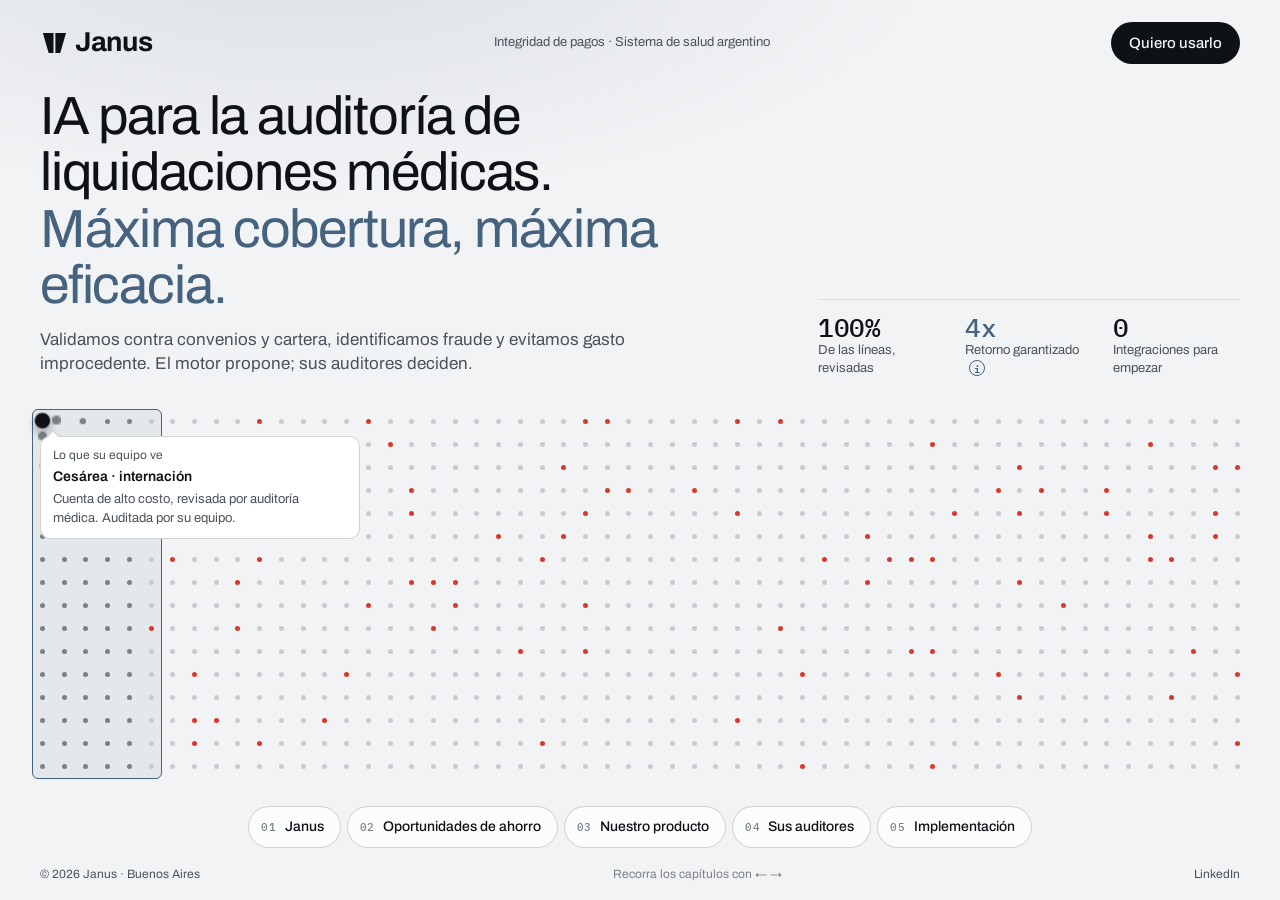
==== b/index.html @ b748cb04 "Landing B: pasada completa (capítulos como la base, escala tipo Arcos, panel y celular)" ====
<!DOCTYPE html>
<html lang="es-AR">
<head>
<meta charset="utf-8">
<meta name="viewport" content="width=device-width, initial-scale=1, viewport-fit=cover">
<title>Janus · Integridad de pagos para el sistema de salud argentino</title>
<meta name="description" content="IA para la auditoría de liquidaciones médicas. Máxima cobertura, máxima eficacia: auditamos el 100% de las líneas contra convenios y cartera, identificamos fraude y evitamos gasto improcedente. El motor propone; sus auditores deciden.">
<link rel="canonical" href="https://[DOMINIO]/">
<meta property="og:type" content="website">
<meta property="og:title" content="Janus · Integridad de pagos para el sistema de salud argentino">
<meta property="og:description" content="IA para la auditoría de liquidaciones médicas. Máxima cobertura, máxima eficacia. El motor propone; sus auditores deciden.">
<meta property="og:image" content="https://[DOMINIO]/og.png">
<meta property="og:url" content="https://[DOMINIO]/">
<meta property="og:locale" content="es_AR">
<meta name="twitter:card" content="summary_large_image">
<meta name="theme-color" content="#F2F3F5">
<link rel="icon" href="/favicon.svg" type="image/svg+xml">
<link rel="preconnect" href="https://fonts.googleapis.com">
<link rel="preconnect" href="https://fonts.gstatic.com" crossorigin>
<link rel="stylesheet" href="b.css?v=3">
</head>
<body data-contacto="[CONTACTO]" data-asunto="Quiero usar Janus">

<div class="escena" id="escena">

  <header class="barra">
    <a class="lockup" href="#" aria-label="Janus, inicio"><svg viewBox="20 18 60 54" aria-hidden="true"><polygon points="26,24 48,24 48,66 38,66"/><polygon points="74,24 52,24 52,66 62,66"/></svg><span class="wordmark">Janus</span></a>
    <span class="barra__tag">Integridad de pagos · Sistema de salud argentino</span>
    <a class="btn btn--ink" href="#implementacion" data-cta="mail">Quiero usarlo</a>
  </header>

  <div class="titular">
    <div class="titular__texto">
      <h1>IA para la auditoría de liquidaciones médicas.<br><span class="valor">Máxima cobertura, máxima eficacia.</span></h1>
      <p class="titular__linea">Validamos contra convenios y cartera, identificamos fraude y evitamos gasto improcedente. El motor propone; sus auditores deciden.</p>
    </div>
    <div class="cifras" aria-label="Cifras">
      <div class="cifra"><span class="cifra__n">100%</span><span class="cifra__t">De las líneas, revisadas</span></div>
      <div class="cifra"><span class="cifra__n valor">4x</span><span class="cifra__t">Retorno garantizado <span class="info"><button type="button" class="info__btn" aria-label="Cómo funciona la garantía de 4x">i</button><span class="info__texto" role="tooltip">Cobramos por línea auditada, más un variable por ahorro. En todos los casos garantizamos un retorno de 4x sobre lo que marque la auditoría.</span></span></span></div>
      <div class="cifra"><span class="cifra__n">0</span><span class="cifra__t">Integraciones para empezar</span></div>
    </div>
  </div>

  <div class="lienzo" id="lienzo">
    <div class="trama" id="trama" role="img" aria-label="Millones de líneas pagadas por mes: en gris las que nadie revisó, en rojo las que esconden fraude o desperdicio y se pagaron igual; la franja marca la muestra que la auditoría alcanza a mirar.">
      <div class="cobertura" id="cobertura" aria-hidden="true"><span class="cobertura__rotulo">Janus audita el 100% de las líneas</span></div>
      <div class="muestra"><span class="muestra__rotulo">Lo que la auditoría alcanza a mirar</span></div>
    </div>
    <div class="tip" id="tip" role="status" aria-live="polite" hidden><span class="tip__k"></span><span class="tip__titulo"></span><span class="tip__t"></span></div>
  </div>

  <nav class="capitulos" id="capitulos" aria-label="Capítulos">
    <button type="button" class="cap" data-cap="janus"><span class="n">01</span><span class="t">Janus</span></button>
    <button type="button" class="cap" data-cap="ahorro"><span class="n">02</span><span class="t">Oportunidades de ahorro</span></button>
    <button type="button" class="cap" data-cap="producto"><span class="n">03</span><span class="t">Nuestro producto</span></button>
    <button type="button" class="cap" data-cap="auditores"><span class="n">04</span><span class="t">Sus auditores</span></button>
    <button type="button" class="cap" data-cap="implementacion"><span class="n">05</span><span class="t">Implementación</span></button>
  </nav>

  <aside class="panel" id="panel" aria-live="polite" hidden>
    <div class="panel__asa" aria-hidden="true"></div>
    <div class="panel__cab"><span class="panel__num" id="panel-num">01 · Janus</span><button type="button" class="panel__cerrar" id="panel-cerrar" aria-label="Cerrar">×</button></div>
    <div class="panel__cuerpo" id="panel-cuerpo">

      <section class="hoja" data-cap="janus" data-nombre="Janus">
        <h2>Un motor de IA que audita el 100% de sus liquidaciones, antes de pagarlas.</h2>
        <p>Cada línea se valida contra sus convenios y contra la historia estadística de su propia cartera. Cuando algo no cierra, el motor no tira una alarma: arma el caso, con la cláusula o la comparación que lo sostiene y con el monto. Y la decisión es siempre de sus auditores.</p>
        <div class="bloque">
          <h3>Construido por un equipo de tecnología y datos, con amplia experiencia en la región.</h3>
          <div class="perfiles">
            <div class="perfil"><span class="perfil__n">Pedro Landín</span><span class="perfil__r">Cofundador y CEO</span><span class="perfil__d">Bain &amp; Company, Rappi y Addi. Economista (UTDT).</span></div>
            <div class="perfil"><span class="perfil__n">Ramiro Fernández</span><span class="perfil__r">Cofundador y CTO</span><span class="perfil__d">Arquitectura de datos en Addi, Rappi, GCBA y CONICET. Docente en la UBA.</span></div>
          </div>
          <div class="logos"><img src="assets/logos/bain.svg" alt="Bain &amp; Company" class="l-bain"><img src="assets/logos/rappi.svg" alt="Rappi" class="l-rappi"><img src="assets/logos/addi.svg" alt="Addi" class="l-addi"><img src="assets/logos/conicet.svg" alt="CONICET" class="l-conicet"><img src="assets/logos/gcba.svg" alt="Ciudad de Buenos Aires" class="l-gcba"><img src="assets/logos/uba.svg" alt="UBA" class="l-uba"></div>
        </div>
      </section>

      <section class="hoja" data-cap="ahorro" data-nombre="Oportunidades de ahorro">
        <h2>Los modelos actuales fallan en escala, incluso ante casos típicos.</h2>
        <p>Su equipo audita por muestra, porque revisar todo a mano es imposible. Todo lo que se paga sin que un ojo humano lo haya mirado es la brecha, y ahí vive el fraude y el desperdicio. Así se ve en cualquier cartera:</p>
        <div class="hallazgos">
          <div class="hallazgo"><svg viewBox="0 0 64 40" aria-hidden="true"><rect x="12" y="26" width="12" height="12" class="gris"/><rect x="40" y="26" width="12" height="12" class="gris"/><rect x="40" y="4" width="12" height="22" class="rojo"/><line x1="6" y1="38.5" x2="58" y2="38.5"/></svg><span class="t">Cantidades infladas</span><span class="d">40 jeringas en una cirugía que usa 12.</span></div>
          <div class="hallazgo"><svg viewBox="0 0 64 40" aria-hidden="true"><rect x="5" y="7" width="36" height="26" rx="2"/><rect x="11" y="16" width="7" height="8" class="gris"/><rect x="20" y="16" width="7" height="8" class="gris"/><rect x="29" y="16" width="7" height="8" class="gris"/><rect x="50" y="16" width="7" height="8" class="rojo"/><line x1="41" y1="20" x2="50" y2="20" class="rojo-linea"/></svg><span class="t">Doble cobro del módulo</span><span class="d">Descartables facturados aparte del módulo que ya los incluye.</span></div>
          <div class="hallazgo"><svg viewBox="0 0 64 40" aria-hidden="true"><path d="M10 6h16l6 6v22H10z"/><line x1="15" y1="18" x2="27" y2="18"/><line x1="15" y1="23" x2="27" y2="23"/><line x1="15" y1="28" x2="23" y2="28"/><path d="M30 10h16l6 6v22H30z" class="rojo-linea"/><line x1="35" y1="22" x2="47" y2="22" class="rojo-linea"/><line x1="35" y1="27" x2="47" y2="27" class="rojo-linea"/><line x1="35" y1="32" x2="43" y2="32" class="rojo-linea"/></svg><span class="t">Cuentas duplicadas</span><span class="d">La misma sesión, cobrada dos veces con 40 días de diferencia.</span></div>
          <div class="hallazgo"><svg viewBox="0 0 64 40" aria-hidden="true"><rect x="8" y="10" width="48" height="26" rx="2"/><line x1="8" y1="17" x2="56" y2="17"/><rect x="12" y="21" width="8" height="3" class="gris"/><rect x="12" y="26" width="8" height="3" class="gris"/><rect x="12" y="31" width="8" height="3" class="gris"/><rect x="26" y="21" width="8" height="3" class="gris"/><rect x="26" y="26" width="8" height="3" class="gris"/><rect x="40" y="1" width="8" height="3" class="rojo"/><rect x="40" y="5" width="8" height="3" class="rojo"/><rect x="40" y="21" width="8" height="3" class="rojo"/><rect x="40" y="26" width="8" height="3" class="rojo"/><rect x="40" y="31" width="8" height="3" class="rojo"/></svg><span class="t">Agenda imposible</span><span class="d">55 consultas facturadas en un solo día de consultorio.</span></div>
          <div class="hallazgo"><svg viewBox="0 0 64 40" aria-hidden="true"><rect x="4" y="12" width="9" height="16" class="gris"/><rect x="15" y="12" width="9" height="16" class="gris"/><rect x="26" y="12" width="9" height="16" class="gris"/><rect x="37" y="12" width="9" height="16" class="gris"/><rect x="48" y="12" width="9" height="16" class="rojo"/><path d="M50 6l7-4 0 8" class="rojo-linea"/><line x1="4" y1="32" x2="58" y2="32"/></svg><span class="t">Pensión sobre el alta</span><span class="d">Pensión completa facturada el día del alta.</span></div>
          <div class="hallazgo"><svg viewBox="0 0 64 40" aria-hidden="true"><line x1="6" y1="16" x2="58" y2="16" stroke-dasharray="3 3"/><rect x="14" y="16" width="14" height="20" class="gris"/><rect x="38" y="16" width="14" height="20" class="gris"/><rect x="38" y="6" width="14" height="10" class="rojo"/><line x1="6" y1="36.5" x2="58" y2="36.5"/></svg><span class="t">Precio sobre la referencia</span><span class="d">Medicamento a precio de marca cuando el convenio paga valor de referencia.</span></div>
          <div class="hallazgo"><svg viewBox="0 0 64 40" aria-hidden="true"><line x1="4" y1="22" x2="60" y2="22"/><path d="M12 14v16M12 14h4M12 30h4"/><path d="M40 14v16M40 14h-4M40 30h-4"/><circle cx="26" cy="22" r="3" class="gris"/><circle cx="52" cy="22" r="3.5" class="rojo"/></svg><span class="t">Fuera de ventana</span><span class="d">Práctica realizada a los 65 días de una orden válida por 60.</span></div>
          <div class="hallazgo"><svg viewBox="0 0 64 40" aria-hidden="true"><rect x="10" y="8" width="16" height="28" class="gris"/><rect x="38" y="24" width="16" height="12" class="gris"/><path d="M28 12l8 6-8 6" class="rojo-linea"/><line x1="4" y1="36.5" x2="60" y2="36.5"/></svg><span class="t">Cuenta inconsistente</span><span class="d">Quirófano de máxima complejidad en una cirugía de porte menor.</span></div>
        </div>
        <p class="pista">Pase el mouse por los puntos rojos: cada uno es un caso.</p>
      </section>

      <section class="hoja" data-cap="producto" data-nombre="Nuestro producto">
        <h2>Un sistema operativo de agentes de auditoría, sobre una plataforma propia.</h2>
        <div class="eje">
          <div class="eje__cab"><span class="eje__k">Eje 01</span><h3>Los agentes</h3><span class="eje__s">Auditan el 100% de las líneas, en cada ciclo.</span></div>
          <ul class="items">
            <li><svg viewBox="0 0 28 28" aria-hidden="true"><path d="M4 9l10-5 10 5-10 5z"/><path d="M4 14l10 5 10-5"/><path d="M4 19l10 5 10-5"/></svg><span><b>Preparan la data</b>Tipifican, agrupan por episodio y resuelven cada prestador a su convenio.</span></li>
            <li><svg viewBox="0 0 28 28" aria-hidden="true"><rect x="4" y="4" width="20" height="20" rx="2"/><path d="M14 9v10M9 14h10" class="acento"/></svg><span><b>Proponen reglas nuevas</b>Leen sus convenios y detectan patrones repetidos. Ninguna corre sin aprobación.</span></li>
            <li><svg viewBox="0 0 28 28" aria-hidden="true"><path d="M5 7h18M5 14h18M5 21h18"/><path d="M8 5l2 2-2 2M8 12l2 2-2 2M8 19l2 2-2 2" class="acento"/></svg><span><b>Ejecutan las reglas</b>Contra el convenio, contra su cartera y sobre lo que solo se ve en combinación.</span></li>
          </ul>
        </div>
        <div class="loop" aria-hidden="true"><span class="loop__i">→ Reglas vigentes, con umbral</span><span class="loop__i">← Resultados y precisión medida</span><span class="loop__c">Cada ciclo, una vuelta</span></div>
        <div class="eje">
          <div class="eje__cab"><span class="eje__k">Eje 02</span><h3>La plataforma</h3><span class="eje__s">Gestión de convenios y reglas.</span></div>
          <ul class="items">
            <li><svg viewBox="0 0 28 28" aria-hidden="true"><path d="M6 6h16v16H6z"/><path d="M10 11h8M10 15h8M10 19h5"/></svg><span><b>Reglas escritas y legibles</b>Qué cláusula aplica, qué umbral usa, qué débito propone.</span></li>
            <li><svg viewBox="0 0 28 28" aria-hidden="true"><circle cx="14" cy="14" r="10"/><path d="M9 14l3.5 3.5L19 11" class="acento"/></svg><span><b>Probadas antes de correr</b>Calibradas sobre su historia; corren recién cuando su precisión medida supera el piso acordado.</span></li>
            <li><svg viewBox="0 0 28 28" aria-hidden="true"><circle cx="8" cy="7" r="3"/><circle cx="8" cy="21" r="3"/><circle cx="20" cy="14" r="3" class="acento-fill"/><path d="M8 10v8M10.5 8.5l7 4M10.5 19.5l7-4"/></svg><span><b>Versionadas y a la vista</b>Su auditor ve cada regla con su precisión medida, y la calibra.</span></li>
          </ul>
        </div>
      </section>

      <section class="hoja" data-cap="auditores" data-nombre="Sus auditores">
        <h2>El motor propone. Sus auditores deciden, siempre.</h2>
        <p>Ningún caso llega como una alarma. Llega con la regla que lo marcó, la cláusula o la comparación que lo sostiene, y el monto. Su auditor decide en minutos, y cada veredicto vuelve a la plataforma.</p>
        <div class="bloque">
          <span class="bloque__k">Lo que reciben ustedes</span>
          <div class="recibe"><span class="recibe__n">01</span><span><b>Reportes por prestador y por práctica</b>Dónde está el desvío y cuánto vale.</span></div>
          <div class="recibe"><span class="recibe__n">02</span><span><b>Cada regla a la vista, calibrable</b>Con su precisión medida: ajustan umbrales y apagan lo que no quieren.</span></div>
          <div class="recibe"><span class="recibe__n">03</span><span><b>Un archivo por ciclo, línea por línea</b>Cada línea con su veredicto, su regla y su evidencia.</span></div>
        </div>
        <div class="caso">
          <div class="caso__cab"><span>Así llega un caso · datos sintéticos</span><span>Decisión: su auditor</span></div>
          <h3>Descartables facturados aparte del módulo quirúrgico</h3>
          <div class="caso__fila"><span class="k">Regla</span><span>Inclusiones del módulo: el módulo ya incluye descartables.</span></div>
          <div class="caso__fila"><span class="k">Fuente</span><span>Convenio, Anexo I, cláusula 4.2. [Cláusula de ejemplo]</span></div>
          <div class="caso__fila"><span class="k">Comparación</span><span>40 unidades contra 12 de mediana en 318 casos comparables de su cartera.</span></div>
          <div class="caso__fila"><span class="k">Ahorro</span><span class="monto">$ 1.240.500</span></div>
        </div>
      </section>

      <section class="hoja" data-cap="implementacion" data-nombre="Implementación">
        <h2>Resultados en semanas, sin un proyecto de sistemas.</h2>
        <p>La entrada es un diagnóstico gratuito sobre sus cuentas ya pagadas: sin integración, sin datos clínicos y sin fee. En pocas semanas, hablamos con sus números sobre la mesa.</p>
        <div class="bloque">
          <div class="recibe"><span class="recibe__n">01</span><span><b>Sin cambiar de sistema</b>Un export en el formato que su sistema ya sabe hacer.</span></div>
          <div class="recibe"><span class="recibe__n">02</span><span><b>Calibrado a sus convenios</b>Las reglas se leen de sus contratos y se prueban sobre su historia antes de correr.</span></div>
          <div class="recibe"><span class="recibe__n">03</span><span><b>Resultados en semanas</b>Casos con evidencia, validados por sus auditores, y la medida de lo que se escapa por mes.</span></div>
        </div>
        <div class="cierre">
          <h3>Descubra cuánto se está escapando en sus cuentas.</h3>
          <p>Sin compromiso. Respondemos en 24 horas.</p>
          <div class="acciones"><a class="btn btn--papel" href="#implementacion" data-cta="mail">Quiero usarlo</a><span class="mail" data-mail-texto>[CONTACTO]</span></div>
          <p class="cierre__nota">Cobramos por línea auditada, más un variable por ahorro. Garantizamos 4x de retorno sobre lo que marque la auditoría.</p>
        </div>
      </section>

    </div>
    <div class="panel__nav">
      <button type="button" class="panel__ant" id="panel-ant">← Anterior</button>
      <span class="panel__pos" id="panel-pos">01 / 05</span>
      <button type="button" class="panel__sig" id="panel-sig">Siguiente →</button>
    </div>
  </aside>

  <footer class="pie">
    <span>© 2026 Janus · Buenos Aires</span>
    <span class="pie__pista" id="pie-pista">Recorra los capítulos con ← →</span>
    <a href="[LINKEDIN]">LinkedIn</a>
  </footer>

</div>

<script src="b.js?v=3" defer></script>
</body>
</html>
---- b/b.css ----
/* ============================================================
   JANUS · landing B (versión reducida): una pantalla, la grilla al centro,
   capítulos conceptuales descubribles. Tokens copiados de janus.css.
   Escala tipográfica: referencia arcos.eu (titular grande en peso regular,
   cuerpo 15 px, etiquetas en frase normal).
   ============================================================ */
@import url("https://fonts.googleapis.com/css2?family=Archivo:wght@400;500;600;700&family=IBM+Plex+Mono:wght@400;500;600&display=swap");

:root {
  /* Paleta base: blanco, escala de grises, tinta, azul acero */
  --ink: #0E1116;
  --gray-600: #4A525B;
  --gray-400: #7A8189;
  --gray-200: #C7CBD1;
  --paper: #F2F3F5;
  --white: #FFFFFF;
  --accent: #45627E;        /* azul acero: único acento; solo marca valor */
  --accent-dark: #16283C;
  --accent-tint: #EAEEF3;

  --text-strong: var(--ink);
  --text-body: var(--ink);
  --text-secondary: var(--gray-600);
  --text-muted: var(--gray-400);
  --line: var(--gray-200);
  --line-strong: var(--ink);

  --surface-base: var(--paper);
  --surface-raised: var(--white);
  --surface-dark: var(--ink);
  --on-dark: var(--paper);

  --value: var(--accent);
  --value-tint: var(--accent-tint);

  /* Tipografía */
  --font-sans: "Archivo", "Helvetica Neue", Helvetica, Arial, sans-serif;
  --font-mono: "IBM Plex Mono", ui-monospace, "SFMono-Regular", Menlo, monospace;
  --weight-regular: 400;
  --weight-medium: 500;
  --weight-semibold: 600;
  --weight-bold: 700;
  --weight-black: 800;

  --text-display: 64px;
  --text-h1: 40px;
  --text-h2: 32px;
  --text-h3: 24px;
  --text-body: 16px;
  --text-small: 13px;
  --text-label: 11px;

  --track-label: 0.14em;
  --track-wordmark: 0.01em;
  --numeric-tabular: "tnum" 1, "lnum" 1;

  /* Grilla de 4px */
  --space-1: 4px;  --space-2: 8px;   --space-3: 12px; --space-4: 16px;
  --space-5: 24px; --space-6: 32px;  --space-7: 48px; --space-8: 64px;

  --radius-sm: 3px;
  --border-hair: 1px;
  --border-rule: 1.5px;
}

:root {
  --hair: color-mix(in srgb, var(--ink) 9%, transparent);
  --hair-strong: color-mix(in srgb, var(--ink) 18%, transparent);
  --fraude: #D63A2F;
  --gutter: 24px;
  --t-h1: clamp(40px, 4.2vw, 58px);
  --t-h2: clamp(26px, 2.4vw, 32px);
  --t-h3: 20px;
  --t-lg: 17px;
  --t-md: 15px;
  --t-sm: 13px;
}
@media (min-width: 1024px) { :root { --gutter: 40px; } }

*, *::before, *::after { box-sizing: border-box; margin: 0; padding: 0; }
html, body { height: 100%; }
body { background: var(--surface-base); color: var(--ink); font-family: var(--font-sans); font-size: var(--t-md); line-height: 1.47; -webkit-font-smoothing: antialiased; overflow-x: hidden; }
a { color: inherit; text-decoration: none; }
button { font: inherit; color: inherit; background: none; border: 0; cursor: pointer; }
:focus-visible { outline: 2px solid var(--ink); outline-offset: 2px; }
.valor { color: var(--accent); }
.mono { font-family: var(--font-mono); font-feature-settings: var(--numeric-tabular); }

/* ---------- escena: una pantalla ---------- */
.escena { position: relative; min-height: 100svh; display: grid; grid-template-rows: auto auto 1fr auto auto; padding: 0 var(--gutter); overflow: hidden; }
.escena::before { content: ""; position: absolute; inset: -20% -10% auto -10%; height: 70%; background: radial-gradient(60% 60% at 28% 18%, color-mix(in srgb, var(--accent) 14%, transparent) 0%, transparent 70%); pointer-events: none; z-index: 0; }
.escena > * { position: relative; z-index: 1; }

/* barra */
.barra { display: flex; align-items: center; justify-content: space-between; gap: 16px; padding: 22px 0 6px; }
.lockup { display: inline-flex; align-items: center; color: var(--ink); line-height: 1; font-size: 26px; }
.lockup svg { height: 1em; width: auto; fill: currentColor; }
.lockup .wordmark { font-weight: var(--weight-bold); letter-spacing: -0.01em; margin-left: 0.22em; font-size: 1.05em; }
.barra__tag { font-size: var(--t-sm); color: var(--text-secondary); }
@media (max-width: 639px) { .barra__tag { display: none; } }
.btn { display: inline-flex; align-items: center; justify-content: center; height: 42px; padding: 0 18px; border-radius: 999px; font-size: var(--t-md); font-weight: var(--weight-medium); white-space: nowrap; transition: background-color 140ms ease, transform 140ms ease; }
.btn--ink { background: var(--ink); color: var(--paper); }
.btn--ink:hover { background: var(--accent-dark); }
.btn--papel { background: var(--paper); color: var(--ink); }
.btn--papel:hover { background: var(--white); }
.btn:active { transform: scale(.98); }

/* titular + cifras */
.titular { display: grid; grid-template-columns: minmax(0, 1fr); gap: 20px; padding: 18px 0 8px; align-items: end; }
@media (min-width: 1024px) { .titular { grid-template-columns: minmax(0, 7fr) minmax(0, 4fr); gap: 40px; } }
.titular h1 { font-size: var(--t-h1); font-weight: var(--weight-regular); line-height: 1.05; letter-spacing: -0.022em; max-width: 20ch; }
.titular__linea { margin-top: 14px; font-size: var(--t-lg); line-height: 1.45; color: var(--text-secondary); max-width: 62ch; }
.cifras { display: grid; grid-template-columns: repeat(3, minmax(0, 1fr)); gap: 12px 20px; padding-top: 14px; border-top: 1px solid var(--hair); }
.cifra { display: flex; flex-direction: column; gap: 2px; min-width: 0; }
.cifra__n { font-family: var(--font-mono); font-size: 26px; font-weight: var(--weight-medium); letter-spacing: -0.02em; line-height: 1; font-feature-settings: var(--numeric-tabular); }
.cifra__t { font-size: var(--t-sm); color: var(--text-secondary); line-height: 1.35; }
.info { position: relative; display: inline-flex; margin-left: 4px; vertical-align: middle; }
.info__btn { width: 16px; height: 16px; border-radius: 50%; border: 1px solid var(--accent); color: var(--accent); font-family: var(--font-mono); font-size: 10px; font-weight: 600; line-height: 1; cursor: help; }
.info__texto { position: absolute; left: 0; bottom: calc(100% + 8px); width: min(300px, calc(100vw - 48px)); background: var(--surface-raised); border: 1px solid var(--hair-strong); border-radius: 8px; padding: 10px 12px; font-size: var(--t-sm); line-height: 1.45; color: var(--ink); display: none; z-index: 20; }
.info:hover .info__texto, .info:focus-within .info__texto { display: block; }
@media (max-width: 1023px) { .info__texto { left: auto; right: -8px; } }

/* lienzo: la grilla */
.lienzo { position: relative; display: flex; flex-direction: column; justify-content: center; padding: 22px 0 10px; min-height: 0; }
.trama { position: relative; display: grid; justify-content: space-between; grid-template-columns: repeat(56, 5px); row-gap: var(--fila, 18px); width: 100%; }
.trama i { display: block; width: 5px; height: 5px; border-radius: 50%; background: var(--gray-200); cursor: crosshair; transition: transform 260ms cubic-bezier(.15,.8,.25,1), background-color 200ms ease, opacity 300ms ease, box-shadow 200ms ease; will-change: transform; }
.trama i.irregular { background: var(--fraude); }
.trama i.auditada { background: var(--gray-400); }
.trama i.activa { position: relative; z-index: 2; box-shadow: 0 1.5px 3px color-mix(in srgb, var(--ink) 35%, transparent); }
.trama i.activa.irregular { transform: translateY(-1px) scale(3.4); }
.trama i.activa.correcta { background: var(--gray-400); transform: translateY(-1px) scale(3.1); }
.trama i.activa.auditada { background: var(--ink); transform: translateY(-1px) scale(3.1); }
.trama .muestra { position: absolute; left: -8px; top: -10px; bottom: -10px; width: calc(5 / 55 * 100% + 21px); border: 1.5px solid var(--accent); border-radius: 6px; background: color-mix(in srgb, var(--accent) 8%, transparent); transform: scaleX(0); transform-origin: left center; transition: transform 700ms cubic-bezier(.2,.7,.2,1), background-color 400ms ease; pointer-events: none; }
.trama--lista .muestra { transform: scaleX(1); }
.muestra__rotulo { position: absolute; left: 0; bottom: -26px; white-space: nowrap; font-size: var(--t-sm); color: var(--accent); opacity: 0; transition: opacity 300ms ease; }
.cobertura { position: absolute; left: -8px; top: -10px; bottom: -10px; width: 0%; border-radius: 6px; background: color-mix(in srgb, var(--accent) 7%, transparent); border-right: 2px solid var(--accent); pointer-events: none; opacity: 0; }
.cobertura__rotulo { position: absolute; left: 8px; bottom: -26px; white-space: nowrap; font-size: var(--t-sm); color: var(--accent); opacity: 0; transition: opacity 300ms ease; }
.cobertura--lista { border-right-color: transparent; }
.cobertura--lista .cobertura__rotulo { opacity: 1; }
.modo-producto .muestra__rotulo { opacity: 0; }
.trama:not(.trama--js) { height: 380px; background-image: radial-gradient(circle, var(--gray-200) 2px, transparent 2px); background-size: 22px 22px; }
.trama:not(.trama--js) .muestra { transform: none; }
@media (prefers-reduced-motion: reduce) { .trama i, .trama .muestra { transition: none; } }

/* modos de la grilla, uno por capítulo */
.modo-janus .muestra__rotulo { opacity: 1; }
.modo-ahorro .trama i.correcta, .modo-ahorro .trama i.auditada { opacity: .35; }
.modo-ahorro .trama i.irregular { animation: latir 1.6s ease-in-out infinite; }
@keyframes latir { 0%, 100% { transform: scale(1); } 50% { transform: scale(1.7); } }
.modo-ahorro .trama i.irregular.activa { animation: none; }
.modo-producto .cobertura { opacity: 1; }
.modo-producto .trama i.irregular.detectada { background: var(--white); outline: 2px solid var(--fraude); outline-offset: 1px; transform: scale(1.3); border-radius: 50%; }
.modo-producto .trama i.correcta.detectada { background: var(--gray-400); }
.modo-auditores .trama i:not(.activa):not(.auditada) { opacity: .45; }
.modo-implementacion .trama i.correcta { opacity: .5; }
@media (prefers-reduced-motion: reduce) { .modo-ahorro .trama i.irregular { animation: none; } }

/* tooltip (anclado al punto) */
.tip { position: absolute; z-index: 5; width: max-content; max-width: 320px; background: var(--surface-raised); border: 1px solid var(--hair-strong); border-radius: 10px; padding: 10px 12px; display: flex; flex-direction: column; gap: 4px; pointer-events: none; transition: left 700ms cubic-bezier(.2,.7,.2,1), top 700ms cubic-bezier(.2,.7,.2,1); }
.tip[hidden] { display: none; }
.tip::after { content: ""; position: absolute; left: var(--tip-x, 16px); bottom: -5px; width: 8px; height: 8px; background: var(--surface-raised); border-right: 1px solid var(--hair-strong); border-bottom: 1px solid var(--hair-strong); transform: rotate(45deg); }
.tip--abajo::after { bottom: auto; top: -5px; border: 0; border-left: 1px solid var(--hair-strong); border-top: 1px solid var(--hair-strong); }
.tip__k { font-size: 12px; color: var(--text-secondary); }
.tip--irregular .tip__k { color: var(--fraude); }
.tip__titulo { font-size: 14px; font-weight: var(--weight-semibold); line-height: 1.3; }
.tip__t { font-size: var(--t-sm); line-height: 1.45; color: var(--text-secondary); }

/* capítulos: píldoras abajo */
.capitulos { display: flex; gap: 6px; justify-content: center; flex-wrap: nowrap; overflow-x: auto; scrollbar-width: none; padding: 16px 0 10px; }
.capitulos::-webkit-scrollbar { display: none; }
.cap { display: inline-flex; align-items: center; gap: 8px; height: 42px; padding: 0 16px 0 12px; border-radius: 999px; border: 1px solid var(--hair-strong); background: color-mix(in srgb, var(--white) 70%, transparent); font-size: 14px; font-weight: var(--weight-medium); white-space: nowrap; transition: background-color 160ms ease, border-color 160ms ease, color 160ms ease; }
.cap .n { font-family: var(--font-mono); font-size: 11px; letter-spacing: 0.06em; color: var(--gray-400); }
.cap:hover { border-color: var(--ink); }
.cap.activa { background: var(--ink); color: var(--paper); border-color: var(--ink); }
.cap.activa .n { color: var(--gray-200); }

/* panel del capítulo */
.panel { position: fixed; z-index: 40; right: 24px; top: 84px; bottom: 84px; width: min(520px, calc(100vw - 48px)); background: var(--surface-raised); border: 1px solid var(--hair-strong); border-radius: 16px; box-shadow: 0 24px 60px color-mix(in srgb, var(--ink) 16%, transparent); display: flex; flex-direction: column; overflow: hidden; animation: entrar 320ms cubic-bezier(.2,.7,.2,1); }
.panel[hidden] { display: none; }
@keyframes entrar { from { opacity: 0; transform: translateX(16px); } to { opacity: 1; transform: none; } }
.panel__asa { display: none; }
.panel__cab { display: flex; align-items: center; justify-content: space-between; padding: 14px 16px 12px 28px; border-bottom: 1px solid var(--hair); }
.panel__num { font-size: var(--t-sm); font-weight: var(--weight-medium); color: var(--accent); }
.panel__cerrar { width: 32px; height: 32px; border-radius: 50%; font-size: 20px; line-height: 1; color: var(--text-secondary); }
.panel__cerrar:hover { background: var(--paper); color: var(--ink); }
.panel__cuerpo { flex: 1; overflow-y: auto; padding: 24px 28px 20px; }
.hoja { display: none; flex-direction: column; gap: 16px; }
.hoja.activa { display: flex; animation: aparecer 260ms ease; }
@keyframes aparecer { from { opacity: 0; transform: translateY(6px); } to { opacity: 1; transform: none; } }
.hoja h2 { font-size: var(--t-h2); font-weight: var(--weight-regular); line-height: 1.08; letter-spacing: -0.02em; }
.hoja h3 { font-size: var(--t-h3); font-weight: var(--weight-medium); line-height: 1.25; letter-spacing: -0.01em; }
.hoja p { font-size: var(--t-md); color: var(--text-secondary); }
.hoja p.pista { font-size: var(--t-sm); color: var(--accent); }
.bloque { display: flex; flex-direction: column; gap: 12px; padding-top: 16px; border-top: 1px solid var(--hair); }
.bloque__k { font-size: var(--t-sm); color: var(--text-secondary); }

/* equipo */
.perfiles { display: grid; grid-template-columns: repeat(2, minmax(0, 1fr)); gap: 16px; }
.perfil { display: flex; flex-direction: column; gap: 2px; }
.perfil__n { font-size: var(--t-md); font-weight: var(--weight-medium); }
.perfil__r { font-size: var(--t-sm); color: var(--accent); }
.perfil__d { font-size: var(--t-sm); color: var(--text-secondary); line-height: 1.4; margin-top: 2px; }
.logos { display: grid; grid-template-columns: repeat(3, minmax(0, 1fr)); gap: 14px 16px; align-items: center; padding-top: 8px; }
.logos img { max-height: 22px; max-width: 110px; width: auto; height: auto; filter: grayscale(1); opacity: .75; justify-self: start; }
.logos .l-addi { color: var(--gray-400); height: 20px; }
.logos .l-uba { max-height: 34px; }
.logos .l-conicet { max-height: 26px; }
.logos .l-gcba { max-height: 26px; }
.logos .l-bain { max-height: 16px; }

/* hallazgos (tarjetas con glifo, como en la base) */
.hallazgos { display: grid; grid-template-columns: repeat(2, minmax(0, 1fr)); gap: 8px; }
.hallazgo { background: var(--paper); border: 1px solid var(--hair); border-radius: 10px; padding: 12px 12px 11px; display: flex; flex-direction: column; gap: 3px; min-width: 0; }
.hallazgo svg { width: 48px; height: 30px; margin-bottom: 4px; fill: none; stroke: var(--ink); stroke-width: 1.5; stroke-linecap: round; stroke-linejoin: round; }
.hallazgo svg .gris { fill: var(--gray-200); stroke: none; }
.hallazgo svg .rojo { fill: var(--fraude); stroke: none; }
.hallazgo svg .rojo-linea { stroke: var(--fraude); fill: none; }
.hallazgo .t { font-size: 14px; font-weight: var(--weight-medium); line-height: 1.3; }
.hallazgo .d { font-size: 12px; color: var(--text-secondary); line-height: 1.4; }

/* producto: ejes */
.eje { border: 1px solid var(--hair-strong); border-radius: 12px; padding: 16px 16px 4px; display: flex; flex-direction: column; gap: 10px; }
.eje__cab { display: flex; flex-direction: column; gap: 2px; padding-bottom: 10px; border-bottom: 1px solid var(--hair); }
.eje__k { font-size: var(--t-sm); color: var(--accent); }
.eje__s { font-size: var(--t-sm); color: var(--text-secondary); }
.items { list-style: none; display: flex; flex-direction: column; }
.items li { display: grid; grid-template-columns: 26px minmax(0, 1fr); gap: 12px; align-items: start; padding: 10px 0; border-top: 1px solid var(--hair); }
.items li:first-child { border-top: 0; }
.items svg { width: 24px; height: 24px; fill: none; stroke: var(--ink); stroke-width: 1.4; stroke-linecap: round; stroke-linejoin: round; margin-top: 1px; }
.items svg .acento { stroke: var(--accent); }
.items svg .acento-fill { fill: var(--accent); stroke: var(--accent); }
.items li span { display: flex; flex-direction: column; gap: 1px; font-size: var(--t-sm); line-height: 1.4; color: var(--text-secondary); }
.items li b { font-size: 14px; color: var(--ink); font-weight: var(--weight-medium); }
.loop { display: flex; flex-wrap: wrap; justify-content: center; gap: 4px 16px; font-size: var(--t-sm); color: var(--text-secondary); padding: 2px 0; }
.loop__i::first-letter { color: var(--accent); }
.loop__c { width: 100%; text-align: center; color: var(--gray-400); font-size: 12px; }

/* recibe (lo que reciben / implementación) */
.recibe { display: grid; grid-template-columns: 36px minmax(0, 1fr); gap: 12px; align-items: start; padding: 10px 0; border-top: 1px solid var(--hair); }
.recibe:first-of-type { border-top: 0; padding-top: 0; }
.recibe__n { font-family: var(--font-mono); font-size: 22px; font-weight: var(--weight-medium); letter-spacing: -0.02em; color: var(--accent); line-height: 1; }
.recibe span:last-child { display: flex; flex-direction: column; gap: 1px; font-size: var(--t-sm); color: var(--text-secondary); line-height: 1.4; }
.recibe b { font-size: 14px; color: var(--ink); font-weight: var(--weight-medium); }

/* caso */
.caso { border: 1px solid var(--hair-strong); border-radius: 12px; padding: 16px; display: flex; flex-direction: column; gap: 10px; background: var(--paper); }
.caso__cab { display: flex; justify-content: space-between; gap: 10px; flex-wrap: wrap; font-size: 12px; color: var(--text-secondary); padding-bottom: 8px; border-bottom: 1px solid var(--hair); }
.caso__cab span:first-child { color: var(--accent); font-weight: var(--weight-medium); }
.caso h3 { font-size: 16px; font-weight: var(--weight-medium); line-height: 1.3; }
.caso__fila { display: grid; grid-template-columns: 96px minmax(0, 1fr); gap: 10px; font-size: var(--t-sm); }
.caso__fila .k { font-family: var(--font-mono); font-size: 10px; letter-spacing: 0.1em; text-transform: uppercase; color: var(--text-secondary); padding-top: 3px; }
.monto { font-family: var(--font-mono); font-weight: 600; color: var(--accent); }

/* cierre dentro de implementación */
.cierre { position: relative; overflow: hidden; background: var(--ink); color: var(--paper); border-radius: 12px; padding: 22px 20px; display: flex; flex-direction: column; gap: 10px; }
.cierre::before { content: ""; position: absolute; inset: 0; background: radial-gradient(70% 120% at 100% 0%, color-mix(in srgb, var(--accent) 45%, transparent) 0%, transparent 70%); pointer-events: none; }
.cierre > * { position: relative; }
.cierre h3 { color: var(--paper); font-size: 22px; font-weight: var(--weight-regular); letter-spacing: -0.02em; line-height: 1.15; }
.cierre p { color: var(--gray-200); font-size: var(--t-md); }
.cierre__nota { font-size: 12px !important; color: var(--gray-400) !important; }
.acciones { display: flex; align-items: center; flex-wrap: wrap; gap: 12px; }
.mail { font-family: var(--font-mono); font-size: var(--t-sm); letter-spacing: 0.02em; color: var(--gray-200); }
.panel__nav { display: flex; align-items: center; justify-content: space-between; padding: 10px 16px; border-top: 1px solid var(--hair); }
.panel__nav button { font-size: var(--t-sm); font-weight: var(--weight-medium); color: var(--text-secondary); padding: 6px 8px; border-radius: 6px; }
.panel__nav button:hover { color: var(--ink); background: var(--paper); }
.panel__nav button[disabled] { opacity: .35; cursor: default; }
.panel__pos { font-family: var(--font-mono); font-size: 11px; letter-spacing: 0.08em; color: var(--gray-400); }

/* pie */
.pie { display: flex; justify-content: space-between; gap: 16px; padding: 8px 0 16px; font-size: 12px; color: var(--text-secondary); }
.pie__pista { color: var(--gray-400); }
@media (max-width: 639px) { .pie__pista { display: none; } }

/* ---------- tablet ---------- */
@media (min-width: 640px) and (max-width: 1023px) {
  .trama { grid-template-columns: repeat(36, 5px); --fila: 15px; }
  .trama .muestra { width: calc(4 / 35 * 100% + 20px); }
  .panel { top: auto; bottom: 20px; right: 20px; max-height: 78svh; }
}

/* ---------- celular ---------- */
@media (max-width: 639px) {
  .escena { padding: 0 16px; }
  .barra { padding: 16px 0 4px; }
  .lockup { font-size: 22px; }
  .btn { height: 38px; padding: 0 14px; font-size: 14px; }
  .titular { padding: 10px 0 4px; gap: 14px; }
  .titular h1 { font-size: 34px; }
  .titular__linea { font-size: var(--t-md); margin-top: 10px; }
  .cifras { gap: 8px; padding-top: 12px; }
  .cifra__n { font-size: 20px; }
  .cifra__t { font-size: 11px; }
  .lienzo { padding: 12px 0 6px; }
  .trama { grid-template-columns: repeat(20, 6px); --fila: 13px; }
  .trama i { width: 6px; height: 6px; }
  .trama i.correcta { transform: scale(.6); background: color-mix(in srgb, var(--gray-200) 80%, var(--paper)); }
  .trama i.irregular { transform: scale(.75); }
  .trama i.activa.correcta { transform: translateY(-1px) scale(2.4); }
  .trama i.activa.irregular { transform: translateY(-1px) scale(2.6); }
  .trama i.activa.auditada { transform: translateY(-1px) scale(2.4); }
  .trama .muestra { left: -5px; top: -6px; bottom: -6px; width: calc(3 / 19 * 100% + 16px); }
  .cobertura { left: -5px; top: -6px; bottom: -6px; }
  .muestra__rotulo, .cobertura__rotulo { font-size: 11px; }
  .muestra__rotulo { bottom: -22px; }
  .cobertura__rotulo { top: -24px; }
  .modo-ahorro .trama i.irregular { animation-name: latir-m; }
  @keyframes latir-m { 0%, 100% { transform: scale(.75); } 50% { transform: scale(1.4); } }
  .tip { position: static; width: auto; max-width: none; margin-top: 12px; transition: none; }
  .tip::after { display: none; }
  .capitulos { justify-content: flex-start; padding: 12px 0 8px; }
  .cap { height: 38px; font-size: 13px; padding: 0 12px 0 10px; }
  .panel { right: 0; left: 0; top: auto; bottom: 0; width: auto; max-height: 58svh; border-radius: 18px 18px 0 0; animation: subir 320ms cubic-bezier(.2,.7,.2,1); }
  .escena.abierto .titular { display: none; }
  .escena.abierto .lienzo { justify-content: flex-start; padding-top: 8px; }
  @keyframes subir { from { opacity: 0; transform: translateY(24px); } to { opacity: 1; transform: none; } }
  .panel__asa { display: block; width: 40px; height: 4px; border-radius: 2px; background: var(--gray-200); margin: 10px auto 0; }
  .panel__cab { padding: 8px 12px 10px 20px; }
  .panel__cuerpo { padding: 18px 20px 12px; }
  .hoja h2 { font-size: 24px; }
  .perfiles { grid-template-columns: minmax(0, 1fr); }
  .hallazgos { grid-template-columns: repeat(2, minmax(0, 1fr)); }
}
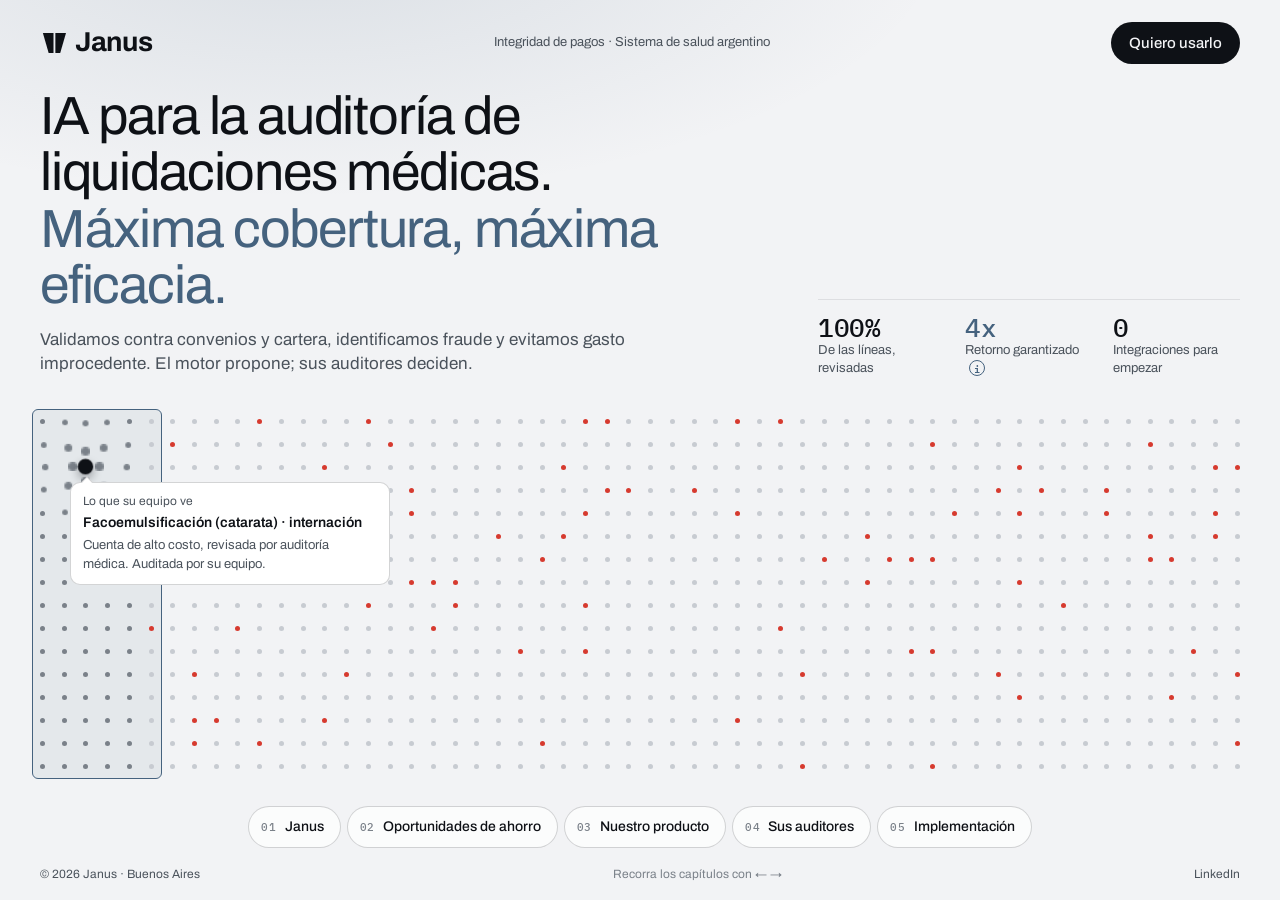
==== commit 4352ffa3: "Sección 2: párrafo más corto (A y B)" ====
--- a/b/index.html
+++ b/b/index.html
@@ -17,7 +17,7 @@
 <link rel="icon" href="/favicon.svg" type="image/svg+xml">
 <link rel="preconnect" href="https://fonts.googleapis.com">
 <link rel="preconnect" href="https://fonts.gstatic.com" crossorigin>
-<link rel="stylesheet" href="b.css?v=3">
+<link rel="stylesheet" href="b.css?v=4">
 </head>
 <body data-contacto="[CONTACTO]" data-asunto="Quiero usar Janus">
 
@@ -77,7 +77,7 @@
 
       <section class="hoja" data-cap="ahorro" data-nombre="Oportunidades de ahorro">
         <h2>Los modelos actuales fallan en escala, incluso ante casos típicos.</h2>
-        <p>Su equipo audita por muestra, porque revisar todo a mano es imposible. Todo lo que se paga sin que un ojo humano lo haya mirado es la brecha, y ahí vive el fraude y el desperdicio. Así se ve en cualquier cartera:</p>
+        <p>Su equipo audita por muestra, porque revisar todo a mano es imposible. Así se ve en cualquier cartera:</p>
         <div class="hallazgos">
           <div class="hallazgo"><svg viewBox="0 0 64 40" aria-hidden="true"><rect x="12" y="26" width="12" height="12" class="gris"/><rect x="40" y="26" width="12" height="12" class="gris"/><rect x="40" y="4" width="12" height="22" class="rojo"/><line x1="6" y1="38.5" x2="58" y2="38.5"/></svg><span class="t">Cantidades infladas</span><span class="d">40 jeringas en una cirugía que usa 12.</span></div>
           <div class="hallazgo"><svg viewBox="0 0 64 40" aria-hidden="true"><rect x="5" y="7" width="36" height="26" rx="2"/><rect x="11" y="16" width="7" height="8" class="gris"/><rect x="20" y="16" width="7" height="8" class="gris"/><rect x="29" y="16" width="7" height="8" class="gris"/><rect x="50" y="16" width="7" height="8" class="rojo"/><line x1="41" y1="20" x2="50" y2="20" class="rojo-linea"/></svg><span class="t">Doble cobro del módulo</span><span class="d">Descartables facturados aparte del módulo que ya los incluye.</span></div>
@@ -163,6 +163,6 @@
 
 </div>
 
-<script src="b.js?v=3" defer></script>
+<script src="b.js?v=4" defer></script>
 </body>
 </html>
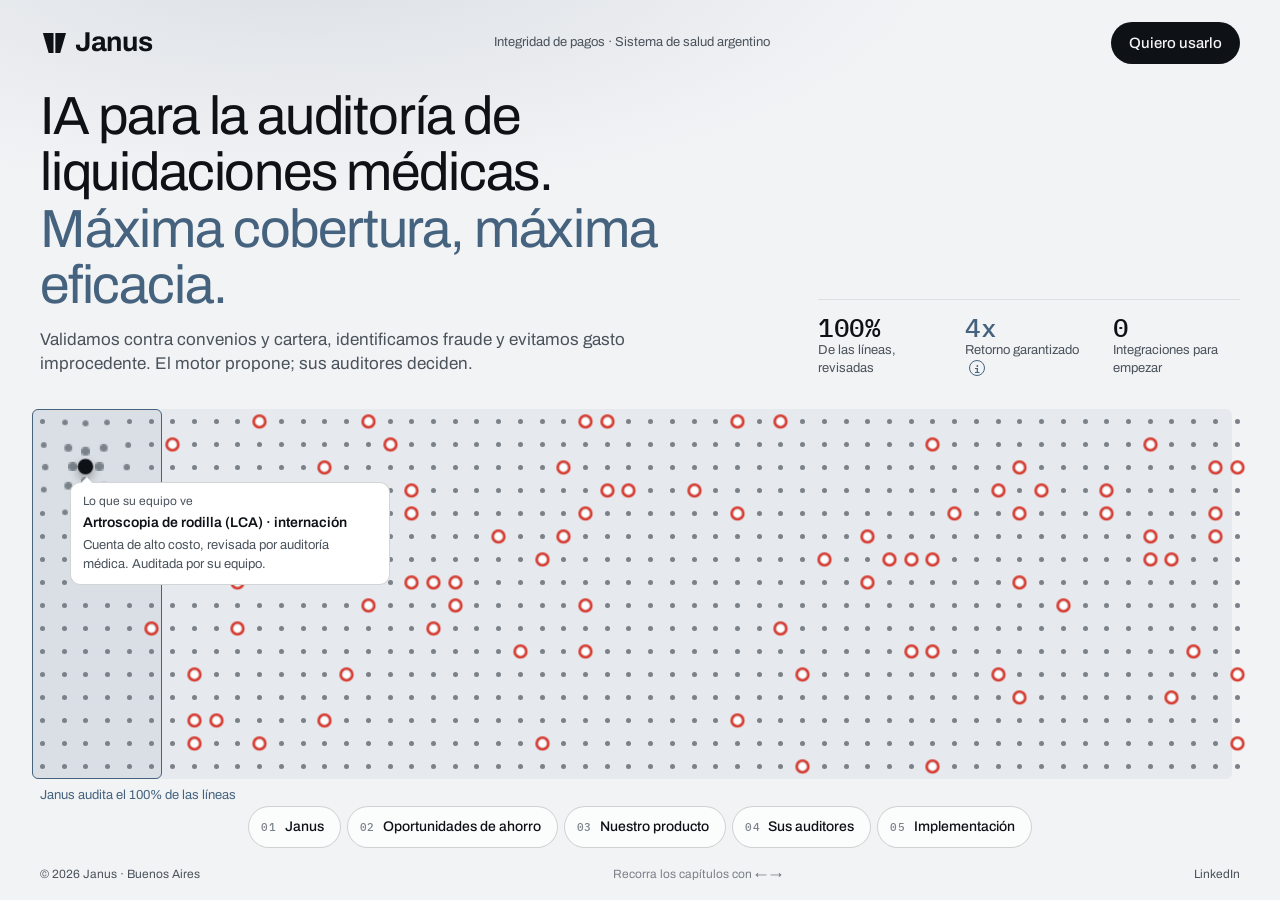
==== commit 0c4adabd: "Landing B: la barrida de cobertura corre al entrar; ejemplos auditados solo con internación" ====
--- a/b/index.html
+++ b/b/index.html
@@ -17,7 +17,7 @@
 <link rel="icon" href="/favicon.svg" type="image/svg+xml">
 <link rel="preconnect" href="https://fonts.googleapis.com">
 <link rel="preconnect" href="https://fonts.gstatic.com" crossorigin>
-<link rel="stylesheet" href="b.css?v=4">
+<link rel="stylesheet" href="b.css?v=6">
 </head>
 <body data-contacto="[CONTACTO]" data-asunto="Quiero usar Janus">
 
@@ -163,6 +163,6 @@
 
 </div>
 
-<script src="b.js?v=4" defer></script>
+<script src="b.js?v=6" defer></script>
 </body>
 </html>
--- a/b/b.css
+++ b/b/b.css
@@ -137,7 +137,8 @@
 .cobertura__rotulo { position: absolute; left: 8px; bottom: -26px; white-space: nowrap; font-size: var(--t-sm); color: var(--accent); opacity: 0; transition: opacity 300ms ease; }
 .cobertura--lista { border-right-color: transparent; }
 .cobertura--lista .cobertura__rotulo { opacity: 1; }
-.modo-producto .muestra__rotulo { opacity: 0; }
+.cubierto .muestra__rotulo { opacity: 0; }
+.modo-ahorro .cobertura { opacity: 0 !important; }
 .trama:not(.trama--js) { height: 380px; background-image: radial-gradient(circle, var(--gray-200) 2px, transparent 2px); background-size: 22px 22px; }
 .trama:not(.trama--js) .muestra { transform: none; }
 @media (prefers-reduced-motion: reduce) { .trama i, .trama .muestra { transition: none; } }
@@ -148,9 +149,10 @@
 .modo-ahorro .trama i.irregular { animation: latir 1.6s ease-in-out infinite; }
 @keyframes latir { 0%, 100% { transform: scale(1); } 50% { transform: scale(1.7); } }
 .modo-ahorro .trama i.irregular.activa { animation: none; }
-.modo-producto .cobertura { opacity: 1; }
-.modo-producto .trama i.irregular.detectada { background: var(--white); outline: 2px solid var(--fraude); outline-offset: 1px; transform: scale(1.3); border-radius: 50%; }
-.modo-producto .trama i.correcta.detectada { background: var(--gray-400); }
+.cubierto .cobertura { opacity: 1; }
+.cubierto .trama i.irregular.detectada { background: var(--white); outline: 2px solid var(--fraude); outline-offset: 1px; transform: scale(1.3); border-radius: 50%; }
+.cubierto .trama i.correcta.detectada { background: var(--gray-400); }
+.cubierto .trama i.irregular.detectada.activa { background: var(--fraude); outline-color: var(--white); transform: translateY(-1px) scale(3.2); }
 .modo-auditores .trama i:not(.activa):not(.auditada) { opacity: .45; }
 .modo-implementacion .trama i.correcta { opacity: .5; }
 @media (prefers-reduced-motion: reduce) { .modo-ahorro .trama i.irregular { animation: none; } }
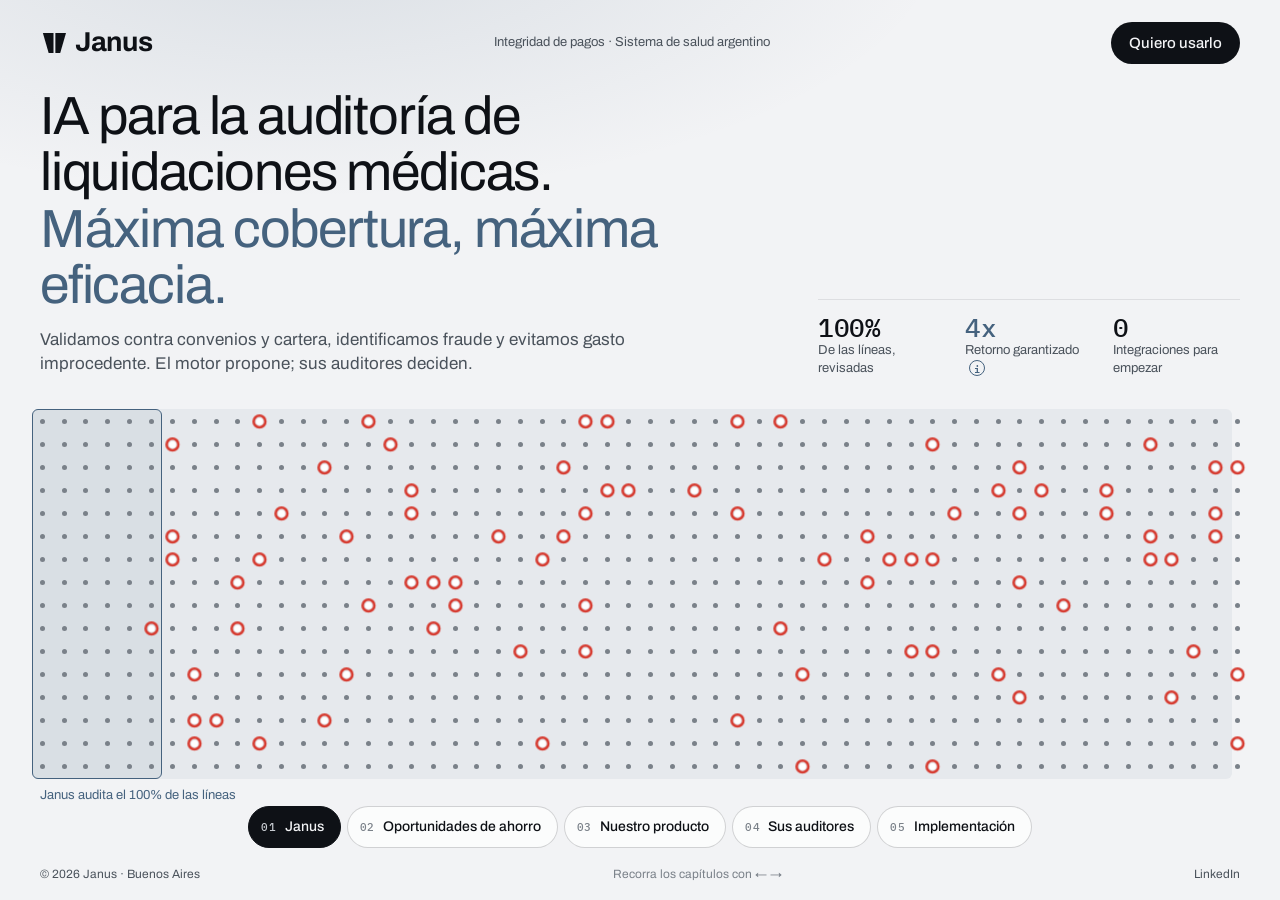
==== commit 349d036b: "Landing B: barrida sincronizada con el borde real del velo (fix del glitch de entrada)" ====
--- a/b/index.html
+++ b/b/index.html
@@ -17,7 +17,7 @@
 <link rel="icon" href="/favicon.svg" type="image/svg+xml">
 <link rel="preconnect" href="https://fonts.googleapis.com">
 <link rel="preconnect" href="https://fonts.gstatic.com" crossorigin>
-<link rel="stylesheet" href="b.css?v=6">
+<link rel="stylesheet" href="b.css?v=7">
 </head>
 <body data-contacto="[CONTACTO]" data-asunto="Quiero usar Janus">
 
@@ -163,6 +163,6 @@
 
 </div>
 
-<script src="b.js?v=6" defer></script>
+<script src="b.js?v=7" defer></script>
 </body>
 </html>
--- a/b/b.css
+++ b/b/b.css
@@ -133,9 +133,10 @@
 .trama .muestra { position: absolute; left: -8px; top: -10px; bottom: -10px; width: calc(5 / 55 * 100% + 21px); border: 1.5px solid var(--accent); border-radius: 6px; background: color-mix(in srgb, var(--accent) 8%, transparent); transform: scaleX(0); transform-origin: left center; transition: transform 700ms cubic-bezier(.2,.7,.2,1), background-color 400ms ease; pointer-events: none; }
 .trama--lista .muestra { transform: scaleX(1); }
 .muestra__rotulo { position: absolute; left: 0; bottom: -26px; white-space: nowrap; font-size: var(--t-sm); color: var(--accent); opacity: 0; transition: opacity 300ms ease; }
-.cobertura { position: absolute; left: -8px; top: -10px; bottom: -10px; width: 0%; border-radius: 6px; background: color-mix(in srgb, var(--accent) 7%, transparent); border-right: 2px solid var(--accent); pointer-events: none; opacity: 0; }
+.cobertura { position: absolute; left: -8px; top: -10px; bottom: -10px; width: 0%; border-radius: 6px; background: color-mix(in srgb, var(--accent) 7%, transparent); pointer-events: none; opacity: 0; }
+.cobertura::after { content: ""; position: absolute; top: 0; bottom: 0; right: -1px; width: 2px; background: var(--accent); box-shadow: -14px 0 24px color-mix(in srgb, var(--accent) 22%, transparent); border-radius: 2px; transition: opacity 400ms ease; }
+.cobertura--lista::after { opacity: 0; }
 .cobertura__rotulo { position: absolute; left: 8px; bottom: -26px; white-space: nowrap; font-size: var(--t-sm); color: var(--accent); opacity: 0; transition: opacity 300ms ease; }
-.cobertura--lista { border-right-color: transparent; }
 .cobertura--lista .cobertura__rotulo { opacity: 1; }
 .cubierto .muestra__rotulo { opacity: 0; }
 .modo-ahorro .cobertura { opacity: 0 !important; }
@@ -150,7 +151,7 @@
 @keyframes latir { 0%, 100% { transform: scale(1); } 50% { transform: scale(1.7); } }
 .modo-ahorro .trama i.irregular.activa { animation: none; }
 .cubierto .cobertura { opacity: 1; }
-.cubierto .trama i.irregular.detectada { background: var(--white); outline: 2px solid var(--fraude); outline-offset: 1px; transform: scale(1.3); border-radius: 50%; }
+.cubierto .trama i.irregular.detectada { background: var(--white); outline: 2px solid var(--fraude); outline-offset: 1px; transform: scale(1.3); border-radius: 50%; transition: transform 320ms cubic-bezier(.2,.7,.2,1), background-color 320ms ease, outline-color 200ms ease; }
 .cubierto .trama i.correcta.detectada { background: var(--gray-400); }
 .cubierto .trama i.irregular.detectada.activa { background: var(--fraude); outline-color: var(--white); transform: translateY(-1px) scale(3.2); }
 .modo-auditores .trama i:not(.activa):not(.auditada) { opacity: .45; }
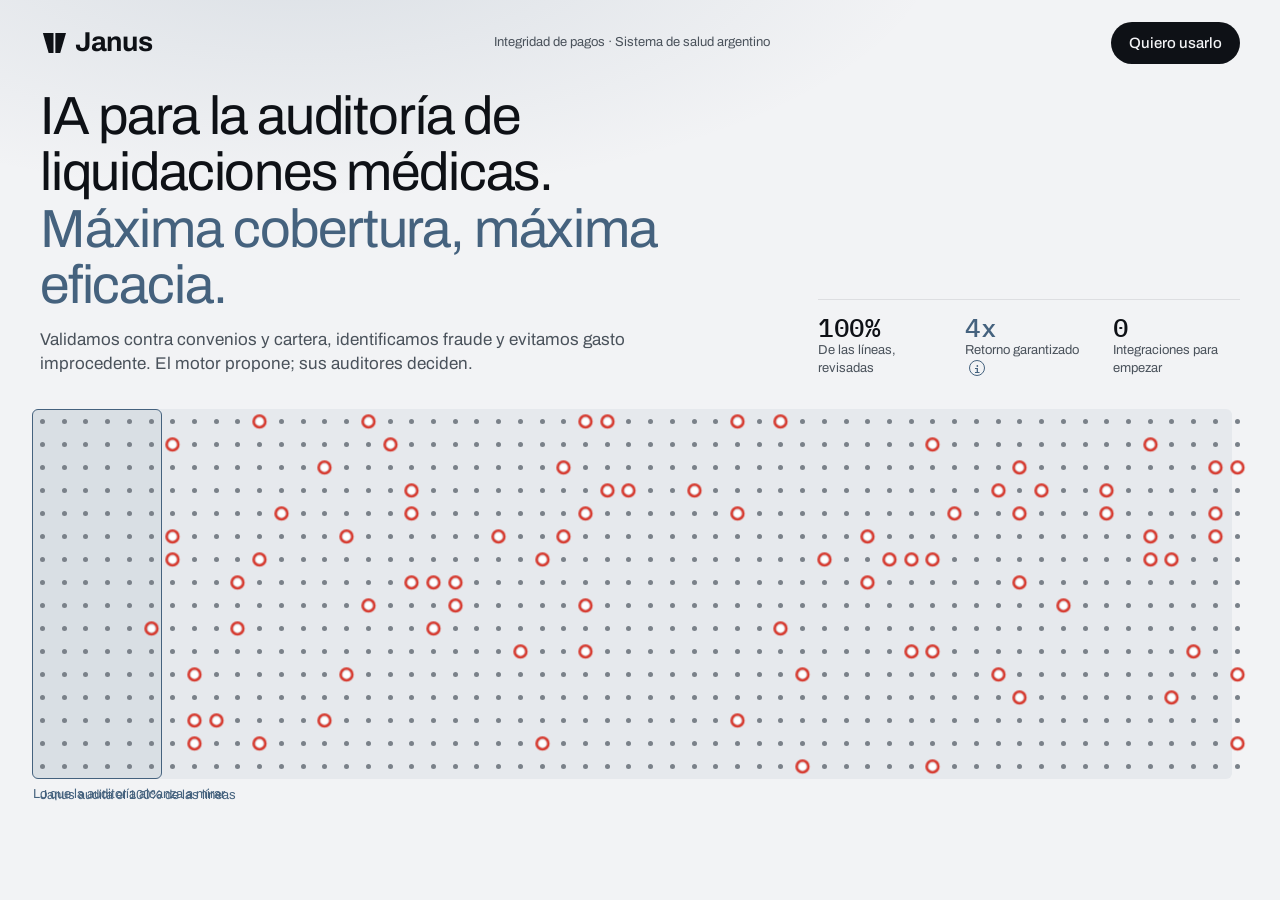
==== commit bf02305d: "Landing B: coreografía de entrada en orden de lectura (título → cifras → grilla → franja → barrida →" ====
--- a/b/index.html
+++ b/b/index.html
@@ -17,7 +17,7 @@
 <link rel="icon" href="/favicon.svg" type="image/svg+xml">
 <link rel="preconnect" href="https://fonts.googleapis.com">
 <link rel="preconnect" href="https://fonts.gstatic.com" crossorigin>
-<link rel="stylesheet" href="b.css?v=7">
+<link rel="stylesheet" href="b.css?v=10">
 </head>
 <body data-contacto="[CONTACTO]" data-asunto="Quiero usar Janus">
 
@@ -31,17 +31,17 @@
 
   <div class="titular">
     <div class="titular__texto">
-      <h1>IA para la auditoría de liquidaciones médicas.<br><span class="valor">Máxima cobertura, máxima eficacia.</span></h1>
-      <p class="titular__linea">Validamos contra convenios y cartera, identificamos fraude y evitamos gasto improcedente. El motor propone; sus auditores deciden.</p>
+      <h1><span class="h1a entra">IA para la auditoría de liquidaciones médicas.</span><span class="h1b valor entra">Máxima cobertura, máxima eficacia.</span></h1>
+      <p class="titular__linea entra">Validamos contra convenios y cartera, identificamos fraude y evitamos gasto improcedente. El motor propone; sus auditores deciden.</p>
     </div>
-    <div class="cifras" aria-label="Cifras">
-      <div class="cifra"><span class="cifra__n">100%</span><span class="cifra__t">De las líneas, revisadas</span></div>
-      <div class="cifra"><span class="cifra__n valor">4x</span><span class="cifra__t">Retorno garantizado <span class="info"><button type="button" class="info__btn" aria-label="Cómo funciona la garantía de 4x">i</button><span class="info__texto" role="tooltip">Cobramos por línea auditada, más un variable por ahorro. En todos los casos garantizamos un retorno de 4x sobre lo que marque la auditoría.</span></span></span></div>
-      <div class="cifra"><span class="cifra__n">0</span><span class="cifra__t">Integraciones para empezar</span></div>
+    <div class="cifras entra" aria-label="Cifras">
+      <div class="cifra entra"><span class="cifra__n">100%</span><span class="cifra__t">De las líneas, revisadas</span></div>
+      <div class="cifra entra"><span class="cifra__n valor">4x</span><span class="cifra__t">Retorno garantizado <span class="info"><button type="button" class="info__btn" aria-label="Cómo funciona la garantía de 4x">i</button><span class="info__texto" role="tooltip">Cobramos por línea auditada, más un variable por ahorro. En todos los casos garantizamos un retorno de 4x sobre lo que marque la auditoría.</span></span></span></div>
+      <div class="cifra entra"><span class="cifra__n">0</span><span class="cifra__t">Integraciones para empezar</span></div>
     </div>
   </div>
 
-  <div class="lienzo" id="lienzo">
+  <div class="lienzo entra" id="lienzo">
     <div class="trama" id="trama" role="img" aria-label="Millones de líneas pagadas por mes: en gris las que nadie revisó, en rojo las que esconden fraude o desperdicio y se pagaron igual; la franja marca la muestra que la auditoría alcanza a mirar.">
       <div class="cobertura" id="cobertura" aria-hidden="true"><span class="cobertura__rotulo">Janus audita el 100% de las líneas</span></div>
       <div class="muestra"><span class="muestra__rotulo">Lo que la auditoría alcanza a mirar</span></div>
@@ -50,11 +50,11 @@
   </div>
 
   <nav class="capitulos" id="capitulos" aria-label="Capítulos">
-    <button type="button" class="cap" data-cap="janus"><span class="n">01</span><span class="t">Janus</span></button>
-    <button type="button" class="cap" data-cap="ahorro"><span class="n">02</span><span class="t">Oportunidades de ahorro</span></button>
-    <button type="button" class="cap" data-cap="producto"><span class="n">03</span><span class="t">Nuestro producto</span></button>
-    <button type="button" class="cap" data-cap="auditores"><span class="n">04</span><span class="t">Sus auditores</span></button>
-    <button type="button" class="cap" data-cap="implementacion"><span class="n">05</span><span class="t">Implementación</span></button>
+    <button type="button" class="cap entra" data-cap="janus"><span class="n">01</span><span class="t">Janus</span></button>
+    <button type="button" class="cap entra" data-cap="ahorro"><span class="n">02</span><span class="t">Oportunidades de ahorro</span></button>
+    <button type="button" class="cap entra" data-cap="producto"><span class="n">03</span><span class="t">Nuestro producto</span></button>
+    <button type="button" class="cap entra" data-cap="auditores"><span class="n">04</span><span class="t">Sus auditores</span></button>
+    <button type="button" class="cap entra" data-cap="implementacion"><span class="n">05</span><span class="t">Implementación</span></button>
   </nav>
 
   <aside class="panel" id="panel" aria-live="polite" hidden>
@@ -155,7 +155,7 @@
     </div>
   </aside>
 
-  <footer class="pie">
+  <footer class="pie entra">
     <span>© 2026 Janus · Buenos Aires</span>
     <span class="pie__pista" id="pie-pista">Recorra los capítulos con ← →</span>
     <a href="[LINKEDIN]">LinkedIn</a>
@@ -163,6 +163,6 @@
 
 </div>
 
-<script src="b.js?v=7" defer></script>
+<script src="b.js?v=10" defer></script>
 </body>
 </html>
--- a/b/b.css
+++ b/b/b.css
@@ -109,6 +109,7 @@
 .titular { display: grid; grid-template-columns: minmax(0, 1fr); gap: 20px; padding: 18px 0 8px; align-items: end; }
 @media (min-width: 1024px) { .titular { grid-template-columns: minmax(0, 7fr) minmax(0, 4fr); gap: 40px; } }
 .titular h1 { font-size: var(--t-h1); font-weight: var(--weight-regular); line-height: 1.05; letter-spacing: -0.022em; max-width: 20ch; }
+.titular h1 .h1a, .titular h1 .h1b { display: block; }
 .titular__linea { margin-top: 14px; font-size: var(--t-lg); line-height: 1.45; color: var(--text-secondary); max-width: 62ch; }
 .cifras { display: grid; grid-template-columns: repeat(3, minmax(0, 1fr)); gap: 12px 20px; padding-top: 14px; border-top: 1px solid var(--hair); }
 .cifra { display: flex; flex-direction: column; gap: 2px; min-width: 0; }
@@ -323,3 +324,11 @@
   .perfiles { grid-template-columns: minmax(0, 1fr); }
   .hallazgos { grid-template-columns: repeat(2, minmax(0, 1fr)); }
 }
+
+
+/* ---------- coreografía de entrada (solo con JS; sin JS todo visible) ---------- */
+html.js .entra { opacity: 0; transform: translateY(10px); transition: opacity 620ms ease, transform 620ms cubic-bezier(.2,.7,.2,1); }
+html.js .entra.visto { opacity: 1; transform: none; }
+html.js .lienzo.entra { transform: none; }
+.escena.intro .muestra__rotulo { opacity: 1; }
+@media (prefers-reduced-motion: reduce) { html.js .entra { opacity: 1; transform: none; transition: none; } }
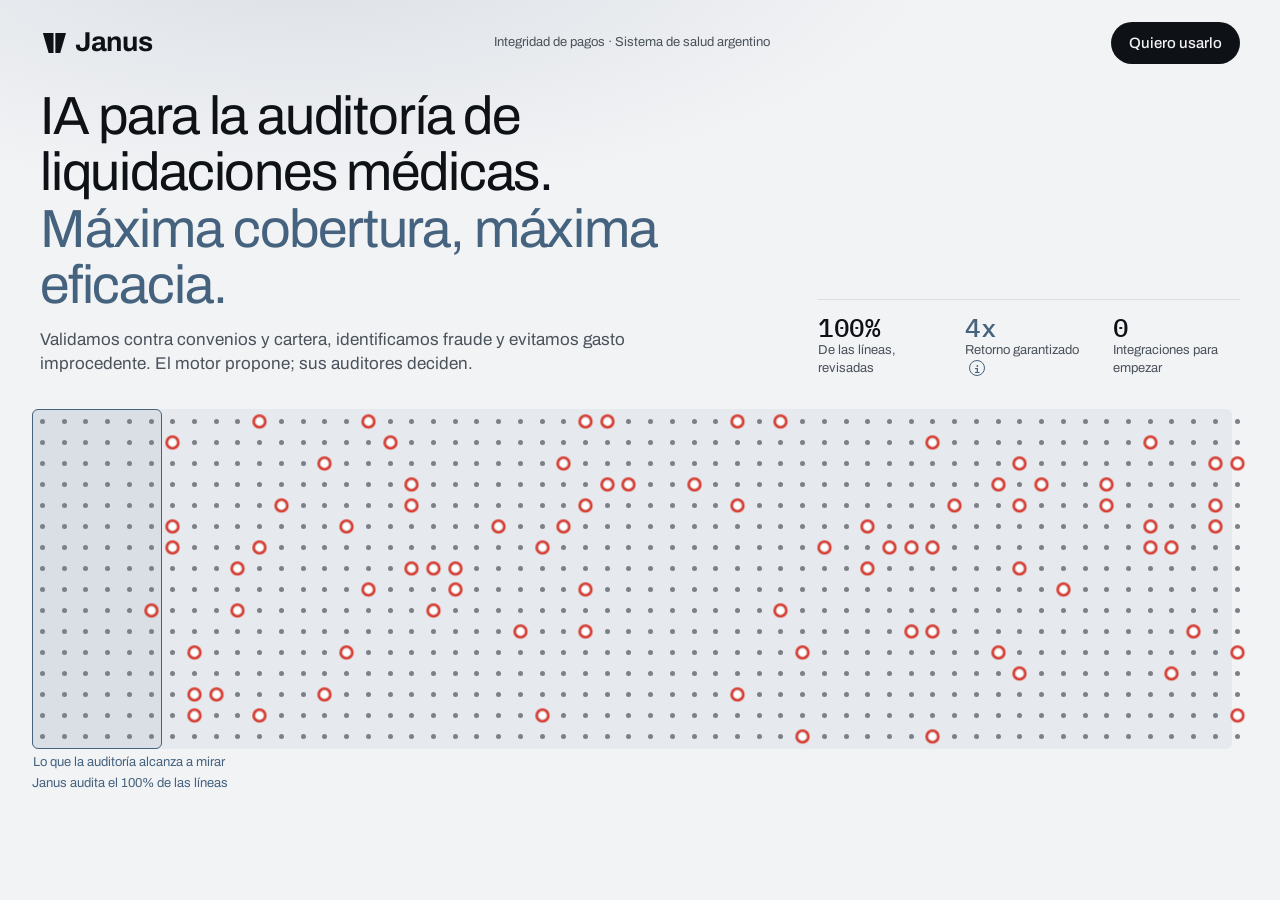
==== commit 6729ecf8: "Landing B: leyendas sin pisar el logo ni las píldoras; títulos en negrita" ====
--- a/b/index.html
+++ b/b/index.html
@@ -17,7 +17,7 @@
 <link rel="icon" href="/favicon.svg" type="image/svg+xml">
 <link rel="preconnect" href="https://fonts.googleapis.com">
 <link rel="preconnect" href="https://fonts.gstatic.com" crossorigin>
-<link rel="stylesheet" href="b.css?v=10">
+<link rel="stylesheet" href="b.css?v=12">
 </head>
 <body data-contacto="[CONTACTO]" data-asunto="Quiero usar Janus">
 
@@ -163,6 +163,6 @@
 
 </div>
 
-<script src="b.js?v=10" defer></script>
+<script src="b.js?v=11" defer></script>
 </body>
 </html>
--- a/b/b.css
+++ b/b/b.css
@@ -122,8 +122,8 @@
 @media (max-width: 1023px) { .info__texto { left: auto; right: -8px; } }
 
 /* lienzo: la grilla */
-.lienzo { position: relative; display: flex; flex-direction: column; justify-content: center; padding: 22px 0 10px; min-height: 0; }
-.trama { position: relative; display: grid; justify-content: space-between; grid-template-columns: repeat(56, 5px); row-gap: var(--fila, 18px); width: 100%; }
+.lienzo { position: relative; display: flex; flex-direction: column; justify-content: center; padding: 16px 0 42px; min-height: 0; }
+.trama { position: relative; display: grid; justify-content: space-between; grid-template-columns: repeat(56, 5px); row-gap: var(--fila, 16px); width: 100%; }
 .trama i { display: block; width: 5px; height: 5px; border-radius: 50%; background: var(--gray-200); cursor: crosshair; transition: transform 260ms cubic-bezier(.15,.8,.25,1), background-color 200ms ease, opacity 300ms ease, box-shadow 200ms ease; will-change: transform; }
 .trama i.irregular { background: var(--fraude); }
 .trama i.auditada { background: var(--gray-400); }
@@ -133,13 +133,13 @@
 .trama i.activa.auditada { background: var(--ink); transform: translateY(-1px) scale(3.1); }
 .trama .muestra { position: absolute; left: -8px; top: -10px; bottom: -10px; width: calc(5 / 55 * 100% + 21px); border: 1.5px solid var(--accent); border-radius: 6px; background: color-mix(in srgb, var(--accent) 8%, transparent); transform: scaleX(0); transform-origin: left center; transition: transform 700ms cubic-bezier(.2,.7,.2,1), background-color 400ms ease; pointer-events: none; }
 .trama--lista .muestra { transform: scaleX(1); }
-.muestra__rotulo { position: absolute; left: 0; bottom: -26px; white-space: nowrap; font-size: var(--t-sm); color: var(--accent); opacity: 0; transition: opacity 300ms ease; }
+.muestra__rotulo { position: absolute; left: 0; bottom: -24px; white-space: nowrap; font-size: var(--t-sm); color: var(--accent); opacity: 0; transition: opacity 300ms ease; }
 .cobertura { position: absolute; left: -8px; top: -10px; bottom: -10px; width: 0%; border-radius: 6px; background: color-mix(in srgb, var(--accent) 7%, transparent); pointer-events: none; opacity: 0; }
 .cobertura::after { content: ""; position: absolute; top: 0; bottom: 0; right: -1px; width: 2px; background: var(--accent); box-shadow: -14px 0 24px color-mix(in srgb, var(--accent) 22%, transparent); border-radius: 2px; transition: opacity 400ms ease; }
 .cobertura--lista::after { opacity: 0; }
-.cobertura__rotulo { position: absolute; left: 8px; bottom: -26px; white-space: nowrap; font-size: var(--t-sm); color: var(--accent); opacity: 0; transition: opacity 300ms ease; }
+.cobertura__rotulo { position: absolute; left: 0; bottom: -44px; white-space: nowrap; font-size: var(--t-sm); color: var(--accent); opacity: 0; transition: opacity 300ms ease; }
 .cobertura--lista .cobertura__rotulo { opacity: 1; }
-.cubierto .muestra__rotulo { opacity: 0; }
+.cubierto:not(.modo-janus) .muestra__rotulo { opacity: 0; }
 .modo-ahorro .cobertura { opacity: 0 !important; }
 .trama:not(.trama--js) { height: 380px; background-image: radial-gradient(circle, var(--gray-200) 2px, transparent 2px); background-size: 22px 22px; }
 .trama:not(.trama--js) .muestra { transform: none; }
@@ -170,7 +170,7 @@
 .tip__t { font-size: var(--t-sm); line-height: 1.45; color: var(--text-secondary); }
 
 /* capítulos: píldoras abajo */
-.capitulos { display: flex; gap: 6px; justify-content: center; flex-wrap: nowrap; overflow-x: auto; scrollbar-width: none; padding: 16px 0 10px; }
+.capitulos { display: flex; gap: 6px; justify-content: center; flex-wrap: nowrap; overflow-x: auto; scrollbar-width: none; padding: 10px 0 8px; }
 .capitulos::-webkit-scrollbar { display: none; }
 .cap { display: inline-flex; align-items: center; gap: 8px; height: 42px; padding: 0 16px 0 12px; border-radius: 999px; border: 1px solid var(--hair-strong); background: color-mix(in srgb, var(--white) 70%, transparent); font-size: 14px; font-weight: var(--weight-medium); white-space: nowrap; transition: background-color 160ms ease, border-color 160ms ease, color 160ms ease; }
 .cap .n { font-family: var(--font-mono); font-size: 11px; letter-spacing: 0.06em; color: var(--gray-400); }
@@ -191,8 +191,8 @@
 .hoja { display: none; flex-direction: column; gap: 16px; }
 .hoja.activa { display: flex; animation: aparecer 260ms ease; }
 @keyframes aparecer { from { opacity: 0; transform: translateY(6px); } to { opacity: 1; transform: none; } }
-.hoja h2 { font-size: var(--t-h2); font-weight: var(--weight-regular); line-height: 1.08; letter-spacing: -0.02em; }
-.hoja h3 { font-size: var(--t-h3); font-weight: var(--weight-medium); line-height: 1.25; letter-spacing: -0.01em; }
+.hoja h2 { font-size: var(--t-h2); font-weight: var(--weight-bold); line-height: 1.08; letter-spacing: -0.02em; }
+.hoja h3 { font-size: var(--t-h3); font-weight: var(--weight-semibold); line-height: 1.25; letter-spacing: -0.01em; }
 .hoja p { font-size: var(--t-md); color: var(--text-secondary); }
 .hoja p.pista { font-size: var(--t-sm); color: var(--accent); }
 .bloque { display: flex; flex-direction: column; gap: 12px; padding-top: 16px; border-top: 1px solid var(--hair); }
@@ -259,7 +259,7 @@
 .cierre { position: relative; overflow: hidden; background: var(--ink); color: var(--paper); border-radius: 12px; padding: 22px 20px; display: flex; flex-direction: column; gap: 10px; }
 .cierre::before { content: ""; position: absolute; inset: 0; background: radial-gradient(70% 120% at 100% 0%, color-mix(in srgb, var(--accent) 45%, transparent) 0%, transparent 70%); pointer-events: none; }
 .cierre > * { position: relative; }
-.cierre h3 { color: var(--paper); font-size: 22px; font-weight: var(--weight-regular); letter-spacing: -0.02em; line-height: 1.15; }
+.cierre h3 { color: var(--paper); font-size: 22px; font-weight: var(--weight-semibold); letter-spacing: -0.02em; line-height: 1.15; }
 .cierre p { color: var(--gray-200); font-size: var(--t-md); }
 .cierre__nota { font-size: 12px !important; color: var(--gray-400) !important; }
 .acciones { display: flex; align-items: center; flex-wrap: wrap; gap: 12px; }
@@ -304,9 +304,8 @@
   .trama i.activa.auditada { transform: translateY(-1px) scale(2.4); }
   .trama .muestra { left: -5px; top: -6px; bottom: -6px; width: calc(3 / 19 * 100% + 16px); }
   .cobertura { left: -5px; top: -6px; bottom: -6px; }
-  .muestra__rotulo, .cobertura__rotulo { font-size: 11px; }
-  .muestra__rotulo { bottom: -22px; }
-  .cobertura__rotulo { top: -24px; }
+  .muestra__rotulo, .cobertura__rotulo { display: none; }
+  .lienzo { padding-bottom: 6px; }
   .modo-ahorro .trama i.irregular { animation-name: latir-m; }
   @keyframes latir-m { 0%, 100% { transform: scale(.75); } 50% { transform: scale(1.4); } }
   .tip { position: static; width: auto; max-width: none; margin-top: 12px; transition: none; }
@@ -315,7 +314,7 @@
   .cap { height: 38px; font-size: 13px; padding: 0 12px 0 10px; }
   .panel { right: 0; left: 0; top: auto; bottom: 0; width: auto; max-height: 58svh; border-radius: 18px 18px 0 0; animation: subir 320ms cubic-bezier(.2,.7,.2,1); }
   .escena.abierto .titular { display: none; }
-  .escena.abierto .lienzo { justify-content: flex-start; padding-top: 8px; }
+  .escena.abierto .lienzo { justify-content: flex-start; padding-top: 16px; }
   @keyframes subir { from { opacity: 0; transform: translateY(24px); } to { opacity: 1; transform: none; } }
   .panel__asa { display: block; width: 40px; height: 4px; border-radius: 2px; background: var(--gray-200); margin: 10px auto 0; }
   .panel__cab { padding: 8px 12px 10px 20px; }
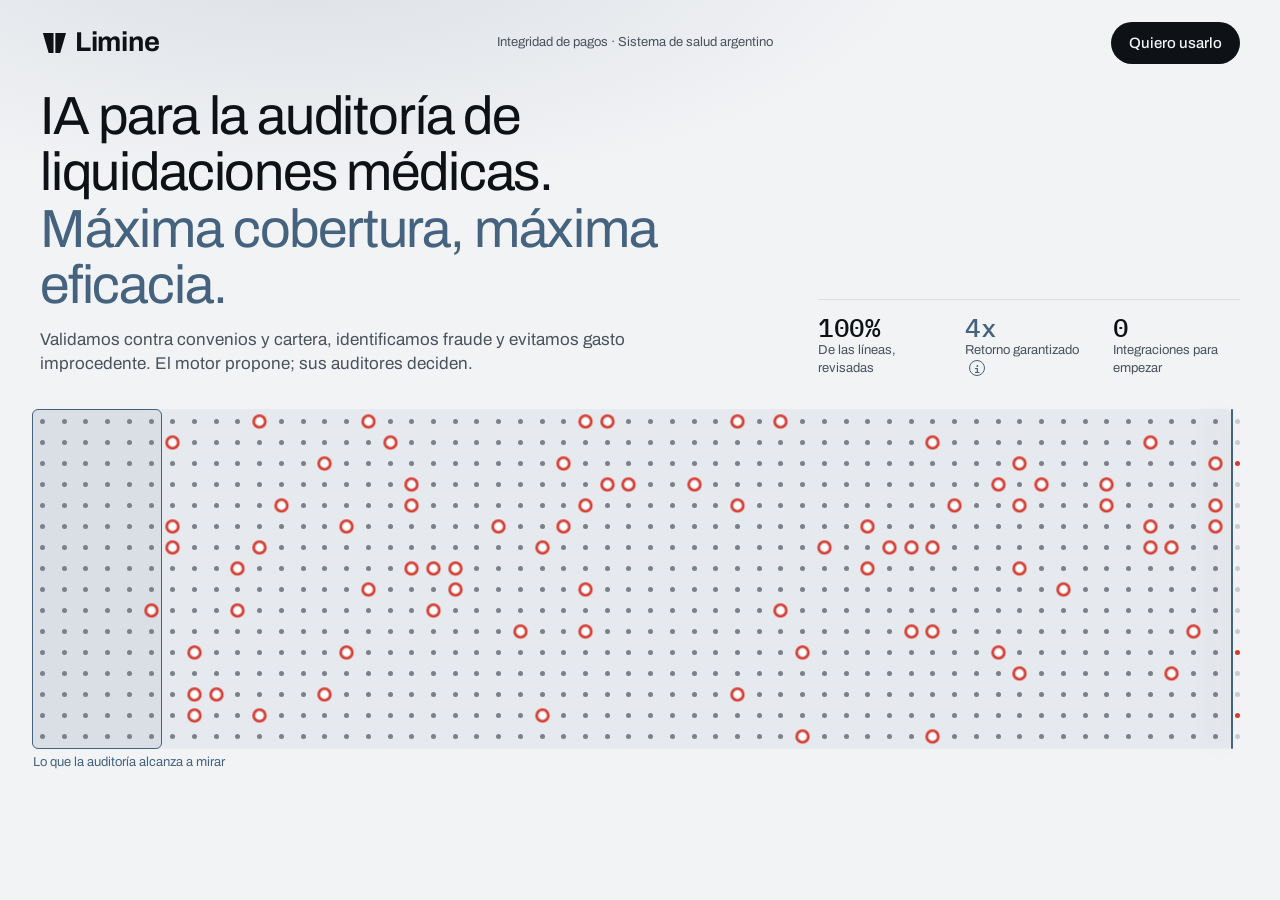
==== commit 239fe16a: "Marca visible: Janus → Limine en las dos landings" ====
--- a/b/index.html
+++ b/b/index.html
@@ -3,11 +3,11 @@
 <head>
 <meta charset="utf-8">
 <meta name="viewport" content="width=device-width, initial-scale=1, viewport-fit=cover">
-<title>Janus · Integridad de pagos para el sistema de salud argentino</title>
+<title>Limine · Integridad de pagos para el sistema de salud argentino</title>
 <meta name="description" content="IA para la auditoría de liquidaciones médicas. Máxima cobertura, máxima eficacia: auditamos el 100% de las líneas contra convenios y cartera, identificamos fraude y evitamos gasto improcedente. El motor propone; sus auditores deciden.">
 <link rel="canonical" href="https://[DOMINIO]/">
 <meta property="og:type" content="website">
-<meta property="og:title" content="Janus · Integridad de pagos para el sistema de salud argentino">
+<meta property="og:title" content="Limine · Integridad de pagos para el sistema de salud argentino">
 <meta property="og:description" content="IA para la auditoría de liquidaciones médicas. Máxima cobertura, máxima eficacia. El motor propone; sus auditores deciden.">
 <meta property="og:image" content="https://[DOMINIO]/og.png">
 <meta property="og:url" content="https://[DOMINIO]/">
@@ -17,14 +17,14 @@
 <link rel="icon" href="/favicon.svg" type="image/svg+xml">
 <link rel="preconnect" href="https://fonts.googleapis.com">
 <link rel="preconnect" href="https://fonts.gstatic.com" crossorigin>
-<link rel="stylesheet" href="b.css?v=12">
+<link rel="stylesheet" href="b.css?v=14">
 </head>
-<body data-contacto="[CONTACTO]" data-asunto="Quiero usar Janus">
+<body data-contacto="[CONTACTO]" data-asunto="Quiero usar Limine">
 
 <div class="escena" id="escena">
 
   <header class="barra">
-    <a class="lockup" href="#" aria-label="Janus, inicio"><svg viewBox="20 18 60 54" aria-hidden="true"><polygon points="26,24 48,24 48,66 38,66"/><polygon points="74,24 52,24 52,66 62,66"/></svg><span class="wordmark">Janus</span></a>
+    <a class="lockup" href="#" aria-label="Limine, inicio"><svg viewBox="20 18 60 54" aria-hidden="true"><polygon points="26,24 48,24 48,66 38,66"/><polygon points="74,24 52,24 52,66 62,66"/></svg><span class="wordmark">Limine</span></a>
     <span class="barra__tag">Integridad de pagos · Sistema de salud argentino</span>
     <a class="btn btn--ink" href="#implementacion" data-cta="mail">Quiero usarlo</a>
   </header>
@@ -43,14 +43,14 @@
 
   <div class="lienzo entra" id="lienzo">
     <div class="trama" id="trama" role="img" aria-label="Millones de líneas pagadas por mes: en gris las que nadie revisó, en rojo las que esconden fraude o desperdicio y se pagaron igual; la franja marca la muestra que la auditoría alcanza a mirar.">
-      <div class="cobertura" id="cobertura" aria-hidden="true"><span class="cobertura__rotulo">Janus audita el 100% de las líneas</span></div>
+      <div class="cobertura" id="cobertura" aria-hidden="true"><span class="cobertura__rotulo">Limine audita el 100% de las líneas</span></div>
       <div class="muestra"><span class="muestra__rotulo">Lo que la auditoría alcanza a mirar</span></div>
     </div>
     <div class="tip" id="tip" role="status" aria-live="polite" hidden><span class="tip__k"></span><span class="tip__titulo"></span><span class="tip__t"></span></div>
   </div>
 
   <nav class="capitulos" id="capitulos" aria-label="Capítulos">
-    <button type="button" class="cap entra" data-cap="janus"><span class="n">01</span><span class="t">Janus</span></button>
+    <button type="button" class="cap entra" data-cap="janus"><span class="n">01</span><span class="t">Limine</span></button>
     <button type="button" class="cap entra" data-cap="ahorro"><span class="n">02</span><span class="t">Oportunidades de ahorro</span></button>
     <button type="button" class="cap entra" data-cap="producto"><span class="n">03</span><span class="t">Nuestro producto</span></button>
     <button type="button" class="cap entra" data-cap="auditores"><span class="n">04</span><span class="t">Sus auditores</span></button>
@@ -59,10 +59,10 @@
 
   <aside class="panel" id="panel" aria-live="polite" hidden>
     <div class="panel__asa" aria-hidden="true"></div>
-    <div class="panel__cab"><span class="panel__num" id="panel-num">01 · Janus</span><button type="button" class="panel__cerrar" id="panel-cerrar" aria-label="Cerrar">×</button></div>
+    <div class="panel__cab"><span class="panel__num" id="panel-num">01 · Limine</span><button type="button" class="panel__cerrar" id="panel-cerrar" aria-label="Cerrar">×</button></div>
     <div class="panel__cuerpo" id="panel-cuerpo">
 
-      <section class="hoja" data-cap="janus" data-nombre="Janus">
+      <section class="hoja" data-cap="janus" data-nombre="Limine">
         <h2>Un motor de IA que audita el 100% de sus liquidaciones, antes de pagarlas.</h2>
         <p>Cada línea se valida contra sus convenios y contra la historia estadística de su propia cartera. Cuando algo no cierra, el motor no tira una alarma: arma el caso, con la cláusula o la comparación que lo sostiene y con el monto. Y la decisión es siempre de sus auditores.</p>
         <div class="bloque">
@@ -156,13 +156,13 @@
   </aside>
 
   <footer class="pie entra">
-    <span>© 2026 Janus · Buenos Aires</span>
+    <span>© 2026 Limine · Buenos Aires</span>
     <span class="pie__pista" id="pie-pista">Recorra los capítulos con ← →</span>
     <a href="[LINKEDIN]">LinkedIn</a>
   </footer>
 
 </div>
 
-<script src="b.js?v=11" defer></script>
+<script src="b.js?v=14" defer></script>
 </body>
 </html>
--- a/b/b.css
+++ b/b/b.css
@@ -131,9 +131,9 @@
 .trama i.activa.irregular { transform: translateY(-1px) scale(3.4); }
 .trama i.activa.correcta { background: var(--gray-400); transform: translateY(-1px) scale(3.1); }
 .trama i.activa.auditada { background: var(--ink); transform: translateY(-1px) scale(3.1); }
-.trama .muestra { position: absolute; left: -8px; top: -10px; bottom: -10px; width: calc(5 / 55 * 100% + 21px); border: 1.5px solid var(--accent); border-radius: 6px; background: color-mix(in srgb, var(--accent) 8%, transparent); transform: scaleX(0); transform-origin: left center; transition: transform 700ms cubic-bezier(.2,.7,.2,1), background-color 400ms ease; pointer-events: none; }
+.trama .muestra { position: absolute; left: -8px; top: -10px; bottom: -10px; width: calc(5 / 55 * 100% + 21px); border: 1.5px solid var(--accent); border-radius: 6px; background: color-mix(in srgb, var(--accent) 8%, transparent); transform: scaleX(0); transform-origin: left center; transition: transform 900ms cubic-bezier(.2,.7,.2,1), background-color 400ms ease; pointer-events: none; }
 .trama--lista .muestra { transform: scaleX(1); }
-.muestra__rotulo { position: absolute; left: 0; bottom: -24px; white-space: nowrap; font-size: var(--t-sm); color: var(--accent); opacity: 0; transition: opacity 300ms ease; }
+.muestra__rotulo { position: absolute; left: 0; bottom: -24px; white-space: nowrap; font-size: var(--t-sm); color: var(--accent); opacity: 0; transition: opacity 500ms ease; }
 .cobertura { position: absolute; left: -8px; top: -10px; bottom: -10px; width: 0%; border-radius: 6px; background: color-mix(in srgb, var(--accent) 7%, transparent); pointer-events: none; opacity: 0; }
 .cobertura::after { content: ""; position: absolute; top: 0; bottom: 0; right: -1px; width: 2px; background: var(--accent); box-shadow: -14px 0 24px color-mix(in srgb, var(--accent) 22%, transparent); border-radius: 2px; transition: opacity 400ms ease; }
 .cobertura--lista::after { opacity: 0; }
@@ -326,7 +326,7 @@
 
 
 /* ---------- coreografía de entrada (solo con JS; sin JS todo visible) ---------- */
-html.js .entra { opacity: 0; transform: translateY(10px); transition: opacity 620ms ease, transform 620ms cubic-bezier(.2,.7,.2,1); }
+html.js .entra { opacity: 0; transform: translateY(12px); transition: opacity 820ms ease, transform 820ms cubic-bezier(.2,.7,.2,1); }
 html.js .entra.visto { opacity: 1; transform: none; }
 html.js .lienzo.entra { transform: none; }
 .escena.intro .muestra__rotulo { opacity: 1; }
